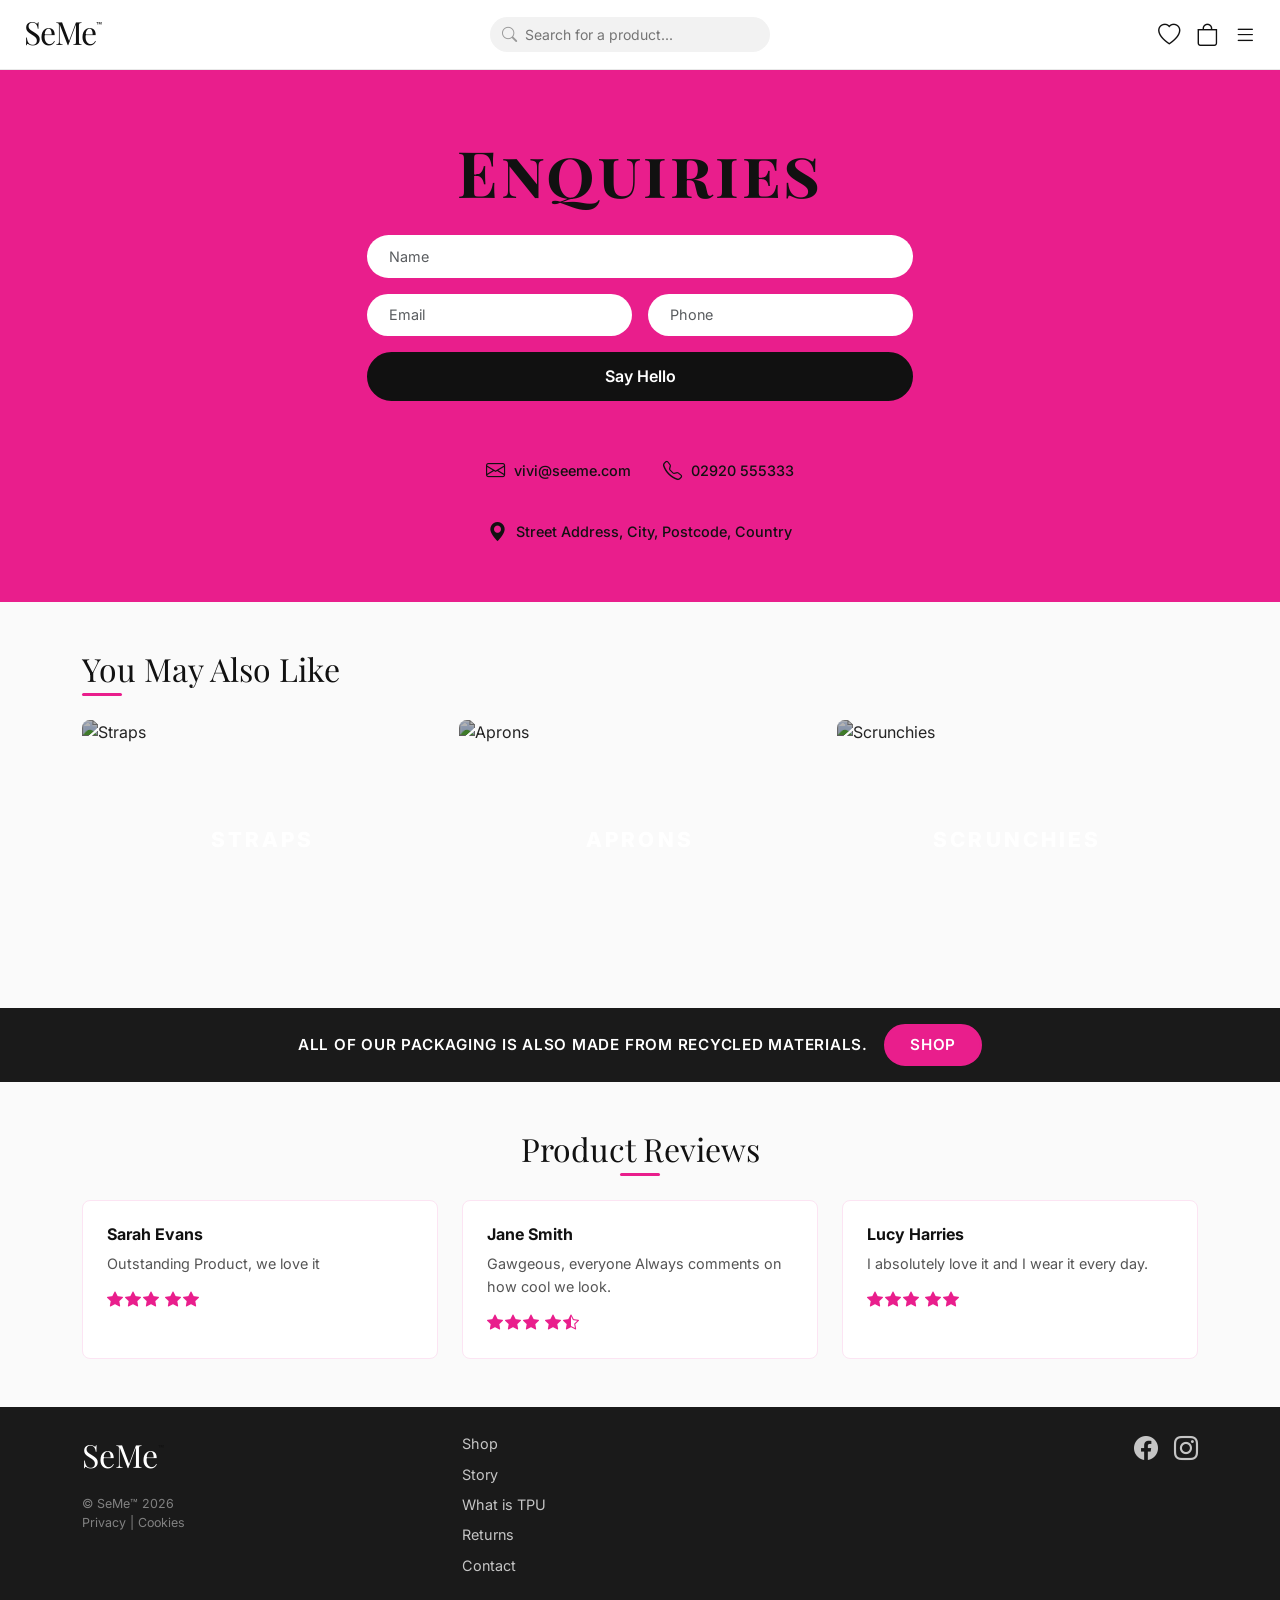
==== contact.html @ 9ed9c465 "Add Contact page (contact.html + css/contact.css + js/contact.js) Implements the full Contact page d" ====
<!DOCTYPE html>
<html lang="en">
<head>
  <meta charset="UTF-8" />
  <meta name="viewport" content="width=device-width, initial-scale=1.0" />
  <title>Contact – SeMe™</title>
  <link href="https://cdn.jsdelivr.net/npm/bootstrap@5.3.3/dist/css/bootstrap.min.css" rel="stylesheet" />
  <link href="https://cdn.jsdelivr.net/npm/bootstrap-icons@1.11.3/font/bootstrap-icons.min.css" rel="stylesheet" />
  <link href="https://fonts.googleapis.com/css2?family=Playfair+Display:ital,wght@0,400;0,700;1,400;1,700&family=Inter:wght@300;400;600;700;800&display=swap" rel="stylesheet" />
  <link rel="stylesheet" href="css/styles.css" />
  <link rel="stylesheet" href="css/contact.css" />
</head>
<body>

  <!-- ══════════════════════════════════════════
       NAVBAR
  ══════════════════════════════════════════ -->
  <nav class="navbar site-navbar sticky-top">
    <div class="container-fluid px-4 d-flex align-items-center">
      <a class="navbar-brand me-auto" href="index.html">
        <span class="logo-text">SeMe<sup class="logo-tm">™</sup></span>
      </a>
      <div class="search-wrapper mx-auto d-none d-md-block">
        <i class="bi bi-search"></i>
        <input type="text" placeholder="Search for a product..." />
      </div>
      <div class="nav-icons d-flex align-items-center gap-3 ms-auto">
        <a href="#" aria-label="Wishlist"><i class="bi bi-heart"></i></a>
        <a href="#" aria-label="Cart"><i class="bi bi-bag"></i></a>
        <a href="#" aria-label="Menu" data-bs-toggle="offcanvas" data-bs-target="#mobileMenu"><i class="bi bi-list"></i></a>
      </div>
    </div>
  </nav>

  <!-- Off-canvas mobile menu -->
  <div class="offcanvas offcanvas-end" tabindex="-1" id="mobileMenu">
    <div class="offcanvas-header">
      <h5 class="offcanvas-title logo-text">SeMe<sup class="logo-tm">™</sup></h5>
      <button type="button" class="btn-close" data-bs-dismiss="offcanvas"></button>
    </div>
    <div class="offcanvas-body">
      <ul class="list-unstyled">
        <li><a href="index.html" class="nav-link py-2">Shop</a></li>
        <li><a href="story.html" class="nav-link py-2">Story</a></li>
        <li><a href="#" class="nav-link py-2">What's a TPU</a></li>
        <li><a href="#" class="nav-link py-2">Returns</a></li>
        <li><a href="contact.html" class="nav-link py-2 active">Contact</a></li>
      </ul>
    </div>
  </div>

  <!-- ══════════════════════════════════════════
       ENQUIRIES HERO
  ══════════════════════════════════════════ -->
  <section class="contact-hero">
    <div class="container">
      <div class="row justify-content-center">
        <div class="col-lg-6 col-md-8 text-center">

          <h1 class="contact-hero-title">Enquiries</h1>

          <form id="contactForm" class="contact-form mt-4" novalidate>
            <div class="mb-3">
              <input type="text" class="form-control contact-input" placeholder="Name" required />
            </div>
            <div class="row g-3 mb-3">
              <div class="col-6">
                <input type="email" class="form-control contact-input" placeholder="Email" required />
              </div>
              <div class="col-6">
                <input type="tel" class="form-control contact-input" placeholder="Phone" />
              </div>
            </div>
            <button type="submit" class="btn btn-contact-submit w-100">Say Hello</button>
          </form>

          <!-- Contact details row -->
          <div class="contact-details-row mt-5">
            <div class="contact-detail-item">
              <i class="bi bi-envelope"></i>
              <span>vivi@seeme.com</span>
            </div>
            <div class="contact-detail-item">
              <i class="bi bi-telephone"></i>
              <span>02920 555333</span>
            </div>
            <div class="contact-detail-item">
              <i class="bi bi-geo-alt-fill"></i>
              <span>Street Address, City, Postcode, Country</span>
            </div>
          </div>

        </div>
      </div>
    </div>
  </section>

  <!-- ══════════════════════════════════════════
       YOU MAY ALSO LIKE
  ══════════════════════════════════════════ -->
  <section class="also-like-section py-5">
    <div class="container">
      <h2 class="section-heading mb-1">You May Also Like</h2>
      <div class="also-like-underline mb-4"></div>
      <div class="row g-3">
        <div class="col-md-4">
          <div class="also-like-card">
            <img src="https://images.unsplash.com/photo-1558618666-fcd25c85cd64?w=600&h=400&fit=crop" alt="Straps" />
            <div class="also-like-label">STRAPS</div>
          </div>
        </div>
        <div class="col-md-4">
          <div class="also-like-card">
            <img src="https://images.unsplash.com/photo-1594938298603-c8148c4a2a9f?w=600&h=400&fit=crop" alt="Aprons" />
            <div class="also-like-label">APRONS</div>
          </div>
        </div>
        <div class="col-md-4">
          <div class="also-like-card">
            <img src="https://images.unsplash.com/photo-1617038260897-41a1f14a8ca0?w=600&h=400&fit=crop" alt="Scrunchies" />
            <div class="also-like-label">SCRUNCHIES</div>
          </div>
        </div>
      </div>
    </div>
  </section>

  <!-- ══════════════════════════════════════════
       RECYCLED PACKAGING BANNER
  ══════════════════════════════════════════ -->
  <div class="recycled-banner d-flex align-items-center justify-content-center gap-3 py-3 px-4">
    <span>ALL OF OUR PACKAGING IS ALSO MADE FROM RECYCLED MATERIALS.</span>
    <a href="index.html#products" class="btn btn-shop btn-sm px-4">Shop</a>
  </div>

  <!-- ══════════════════════════════════════════
       PRODUCT REVIEWS
  ══════════════════════════════════════════ -->
  <section class="reviews-section py-5">
    <div class="container">
      <h2 class="section-heading text-center mb-1">Product Reviews</h2>
      <div class="reviews-underline mx-auto mb-4"></div>
      <div class="row g-4">
        <div class="col-md-4">
          <div class="review-card">
            <h5 class="review-name">Sarah Evans</h5>
            <p class="review-text">Outstanding Product, we love it</p>
            <div class="review-stars">
              <i class="bi bi-star-fill"></i><i class="bi bi-star-fill"></i><i class="bi bi-star-fill"></i>
              <i class="bi bi-star-fill"></i><i class="bi bi-star-fill"></i>
            </div>
          </div>
        </div>
        <div class="col-md-4">
          <div class="review-card">
            <h5 class="review-name">Jane Smith</h5>
            <p class="review-text">Gawgeous, everyone Always comments on how cool we look.</p>
            <div class="review-stars">
              <i class="bi bi-star-fill"></i><i class="bi bi-star-fill"></i><i class="bi bi-star-fill"></i>
              <i class="bi bi-star-fill"></i><i class="bi bi-star-half"></i>
            </div>
          </div>
        </div>
        <div class="col-md-4">
          <div class="review-card">
            <h5 class="review-name">Lucy Harries</h5>
            <p class="review-text">I absolutely love it and I wear it every day.</p>
            <div class="review-stars">
              <i class="bi bi-star-fill"></i><i class="bi bi-star-fill"></i><i class="bi bi-star-fill"></i>
              <i class="bi bi-star-fill"></i><i class="bi bi-star-fill"></i>
            </div>
          </div>
        </div>
      </div>
    </div>
  </section>

  <!-- ══════════════════════════════════════════
       FOOTER
  ══════════════════════════════════════════ -->
  <footer class="site-footer">
    <div class="container py-4">
      <div class="row align-items-start">
        <div class="col-md-4 mb-4 mb-md-0">
          <span class="footer-logo">SeMe<sup class="logo-tm">™</sup></span>
          <p class="footer-copy mt-3 mb-0">© SeMe™ 2026</p>
          <p class="footer-copy mb-0">Privacy | Cookies</p>
        </div>
        <div class="col-md-4 mb-4 mb-md-0">
          <ul class="list-unstyled footer-links">
            <li><a href="index.html">Shop</a></li>
            <li><a href="story.html">Story</a></li>
            <li><a href="#">What is TPU</a></li>
            <li><a href="#">Returns</a></li>
            <li><a href="contact.html">Contact</a></li>
          </ul>
        </div>
        <div class="col-md-4 text-md-end">
          <div class="footer-socials d-flex gap-3 justify-content-md-end">
            <a href="#" aria-label="Facebook"><i class="bi bi-facebook"></i></a>
            <a href="#" aria-label="Instagram"><i class="bi bi-instagram"></i></a>
          </div>
        </div>
      </div>
    </div>
  </footer>

  <script src="https://cdn.jsdelivr.net/npm/bootstrap@5.3.3/dist/js/bootstrap.bundle.min.js"></script>
  <script src="js/main.js"></script>
  <script src="js/contact.js"></script>
</body>
</html>
---- css/styles.css ----
/* ═══════════════════════════════════════════════════
   GLOBAL
═══════════════════════════════════════════════════ */
:root {
  --pink:        #e91e8c;
  --pink-dark:   #c5197a;
  --pink-light:  #fce4f3;
  --dark:        #1a1a1a;
  --text:        #333;
  --muted:       #888;
  --serif:       'Playfair Display', serif;
  --sans:        'Inter', sans-serif;
}

*, *::before, *::after { box-sizing: border-box; }

body {
  font-family: var(--sans);
  color: var(--text);
  overflow-x: hidden;
}

/* ═══════════════════════════════════════════════════
   NAVBAR
═══════════════════════════════════════════════════ */
.site-navbar {
  background: #fff;
  border-bottom: 1px solid #e8e8e8;
  padding: 0.7rem 0;
  z-index: 1050;
}

.logo-text {
  font-family: var(--serif);
  font-size: 2rem;
  font-weight: 400;
  color: #111;
  letter-spacing: -1px;
  line-height: 1;
  text-decoration: none;
}

.logo-tm {
  font-family: var(--sans);
  font-size: 0.6rem;
  font-weight: 400;
  vertical-align: super;
  color: #111;
}

/* Search */
.search-wrapper {
  position: relative;
  width: 280px;
}

.search-wrapper .bi-search {
  position: absolute;
  left: 12px;
  top: 50%;
  transform: translateY(-50%);
  color: #999;
  font-size: 0.95rem;
  pointer-events: none;
}

.search-wrapper input {
  background: #f2f2f2;
  border: none;
  border-radius: 50px;
  padding: 0.45rem 1rem 0.45rem 2.2rem;
  font-size: 0.875rem;
  width: 100%;
  color: #555;
  transition: background 0.2s;
}

.search-wrapper input:focus {
  outline: none;
  background: #eaeaea;
}

/* Nav icons */
.nav-icons a {
  color: #111;
  font-size: 1.4rem;
  text-decoration: none;
  transition: color 0.2s;
}

.nav-icons a:hover { color: var(--pink); }

/* ═══════════════════════════════════════════════════
   HERO
═══════════════════════════════════════════════════ */
.hero-section {
  position: relative;
  min-height: 520px;
  background: url('https://images.unsplash.com/photo-1560066984-138dadb4c035?auto=format&fit=crop&w=1600&q=80')
    center center / cover no-repeat;
  display: flex;
  align-items: center;
  justify-content: center;
}

.hero-overlay {
  position: absolute;
  inset: 0;
  background: rgba(0, 0, 0, 0.38);
}

.hero-content {
  position: relative;
  z-index: 1;
  padding: 3rem 1rem;
}

.hero-title {
  font-family: var(--serif);
  font-size: clamp(2.2rem, 6vw, 4.5rem);
  font-weight: 700;
  color: #fff;
  line-height: 1.1;
  margin-bottom: 0.3rem;
}

.hero-title em { font-style: italic; }

.hero-accent-bar {
  display: block;
  width: 55px;
  height: 3px;
  background: var(--pink);
  margin: 0.6rem auto 0.8rem;
  border-radius: 2px;
}

.hero-subtitle {
  font-size: clamp(0.9rem, 2.5vw, 1.25rem);
  font-weight: 800;
  letter-spacing: 0.12em;
  text-transform: uppercase;
  color: #fff;
  margin-bottom: 0;
}

/* ═══════════════════════════════════════════════════
   SHARED BUTTONS
═══════════════════════════════════════════════════ */
.btn-shop {
  background: var(--pink);
  color: #fff;
  border: 2px solid var(--pink);
  border-radius: 50px;
  padding: 0.5rem 2rem;
  font-weight: 600;
  font-size: 0.95rem;
  transition: background 0.2s, border-color 0.2s;
}

.btn-shop:hover {
  background: var(--pink-dark);
  border-color: var(--pink-dark);
  color: #fff;
}

.btn-shop-lg { padding: 0.65rem 3rem; font-size: 1rem; }

.btn-subscribe {
  background: #fff;
  color: #111;
  border: 2px solid #fff;
  border-radius: 50px;
  padding: 0.5rem 1.8rem;
  font-weight: 600;
  font-size: 0.95rem;
  transition: background 0.2s;
}

.btn-subscribe:hover { background: rgba(255,255,255,0.85); color: #111; }

/* ═══════════════════════════════════════════════════
   FEATURE TAGS
═══════════════════════════════════════════════════ */
.feature-tags-section { background: #fff; }

.feature-tag {
  display: inline-block;
  border: 1px solid #ccc;
  border-radius: 50px;
  padding: 0.3rem 1.1rem;
  font-size: 0.8rem;
  color: #555;
  letter-spacing: 0.03em;
  cursor: default;
  transition: border-color 0.2s, color 0.2s;
}

.feature-tag:hover { border-color: var(--pink); color: var(--pink); }

/* ═══════════════════════════════════════════════════
   PINK BANNER
═══════════════════════════════════════════════════ */
.pink-banner {
  background: var(--pink);
  color: #fff;
  font-family: var(--sans);
  font-size: clamp(0.8rem, 2vw, 1rem);
  font-weight: 700;
  letter-spacing: 0.06em;
  text-transform: uppercase;
}

/* ═══════════════════════════════════════════════════
   PRODUCTS SECTION
═══════════════════════════════════════════════════ */
.products-section { background: #fff; }

.section-heading {
  font-family: var(--serif);
  font-size: clamp(1.5rem, 3vw, 2rem);
  font-weight: 400;
  color: #111;
}

/* Product Tabs */
.product-tabs { border-bottom: none; gap: 0.5rem; }

.product-tab-btn {
  background: none;
  border: none;
  border-bottom: 2px solid transparent;
  padding: 0.4rem 1.2rem;
  font-family: var(--sans);
  font-size: 0.85rem;
  font-weight: 600;
  letter-spacing: 0.08em;
  color: #888;
  cursor: pointer;
  transition: color 0.2s, border-color 0.2s;
}

.product-tab-btn.active,
.product-tab-btn:hover {
  color: var(--pink);
  border-bottom-color: var(--pink);
}

/* Scrollable products row */
.products-scroll-wrapper {
  overflow-x: auto;
  -webkit-overflow-scrolling: touch;
  padding-bottom: 1rem;
  scrollbar-width: thin;
  scrollbar-color: var(--pink) #f0f0f0;
}

.products-scroll-wrapper::-webkit-scrollbar { height: 5px; }
.products-scroll-wrapper::-webkit-scrollbar-track { background: #f0f0f0; border-radius: 10px; }
.products-scroll-wrapper::-webkit-scrollbar-thumb { background: var(--pink); border-radius: 10px; }

.products-row {
  display: flex;
  gap: 1.2rem;
  width: max-content;
}

/* Product card */
.product-card { width: 230px; flex-shrink: 0; }

.product-img-wrap {
  position: relative;
  width: 100%;
  height: 280px;
  overflow: hidden;
  border-radius: 6px;
  background: #f5f5f5;
}

.product-img-wrap img {
  width: 100%;
  height: 100%;
  object-fit: cover;
  display: block;
  transition: transform 0.35s ease;
}

.product-card:hover .product-img-wrap img { transform: scale(1.04); }

.btn-view {
  position: absolute;
  bottom: 10px;
  left: 50%;
  transform: translateX(-50%);
  background: var(--pink);
  color: #fff;
  border: none;
  border-radius: 50px;
  font-size: 0.8rem;
  font-weight: 600;
  padding: 0.3rem 1.4rem;
  opacity: 0;
  transition: opacity 0.25s;
  white-space: nowrap;
}

.product-card:hover .btn-view { opacity: 1; }

.product-name {
  font-size: 0.85rem;
  color: #333;
  margin: 0.6rem 0 0.2rem;
}

.product-price {
  font-size: 0.85rem;
  font-weight: 600;
  color: #111;
  margin: 0;
}

.price-old {
  color: var(--muted);
  text-decoration: line-through;
  font-weight: 400;
  margin-right: 2px;
}

/* ═══════════════════════════════════════════════════
   DARK STYLE SECTION
═══════════════════════════════════════════════════ */
.dark-style-section {
  position: relative;
  background: url('https://images.unsplash.com/photo-1521590832167-7bcbfaa6381f?auto=format&fit=crop&w=1600&q=80')
    center center / cover no-repeat;
}

.dark-overlay {
  position: absolute;
  inset: 0;
  background: rgba(20, 20, 20, 0.72);
}

.dark-section-title {
  font-family: var(--sans);
  font-size: clamp(1.4rem, 3.5vw, 2.2rem);
  font-weight: 800;
  letter-spacing: 0.08em;
  text-transform: uppercase;
}

.dark-section-text {
  font-size: 0.95rem;
  line-height: 1.75;
  color: rgba(255,255,255,0.88);
  margin-bottom: 0.75rem;
}

/* ═══════════════════════════════════════════════════
   OUR APRON
═══════════════════════════════════════════════════ */
.our-apron-section { background: #fff; }

.apron-heading {
  font-family: var(--serif);
  color: var(--pink);
  font-size: 1.8rem;
  font-weight: 400;
}

.apron-text {
  font-size: 0.9rem;
  line-height: 1.8;
  color: #444;
  margin-bottom: 0.75rem;
}

.apron-group-img {
  max-width: 420px;
  width: 100%;
  box-shadow: 0 8px 32px rgba(0,0,0,0.1);
}

/* ═══════════════════════════════════════════════════
   RECYCLED PACKAGING BANNER
═══════════════════════════════════════════════════ */
.recycled-banner {
  background: var(--dark);
  color: #fff;
  font-family: var(--sans);
  font-size: clamp(0.75rem, 1.8vw, 0.95rem);
  font-weight: 600;
  letter-spacing: 0.05em;
  text-transform: uppercase;
  flex-wrap: wrap;
  gap: 1rem;
  text-align: center;
}

/* ═══════════════════════════════════════════════════
   YOU MAY ALSO LIKE
═══════════════════════════════════════════════════ */
.also-like-section { background: #fafafa; }

.also-like-card {
  position: relative;
  border-radius: 8px;
  overflow: hidden;
  cursor: pointer;
}

.also-like-card img {
  width: 100%;
  height: 240px;
  object-fit: cover;
  display: block;
  filter: brightness(0.7);
  transition: filter 0.3s, transform 0.35s;
}

.also-like-card:hover img {
  filter: brightness(0.55);
  transform: scale(1.04);
}

.also-like-label {
  position: absolute;
  inset: 0;
  display: flex;
  align-items: center;
  justify-content: center;
  color: #fff;
  font-weight: 800;
  font-size: 1.3rem;
  letter-spacing: 0.15em;
  text-transform: uppercase;
  pointer-events: none;
}

/* ═══════════════════════════════════════════════════
   SUSTAINABLE
═══════════════════════════════════════════════════ */
.sustainable-section { background: #fff; }

.sustainable-heading {
  font-family: var(--serif);
  color: var(--pink);
  font-size: 1.9rem;
  font-weight: 400;
  font-style: italic;
}

.sustainable-text {
  font-size: 0.9rem;
  line-height: 1.8;
  color: #444;
  margin-bottom: 0.75rem;
}

.sustainable-img {
  max-width: 420px;
  width: 100%;
  box-shadow: 0 8px 32px rgba(0,0,0,0.1);
}

/* ═══════════════════════════════════════════════════
   REVIEWS
═══════════════════════════════════════════════════ */
.reviews-section { background: #fafafa; }

.review-card {
  background: #fff;
  border: 1.5px solid var(--pink-light);
  border-radius: 8px;
  padding: 1.5rem;
  height: 100%;
}

.review-name {
  font-weight: 700;
  font-size: 1rem;
  color: #111;
  margin-bottom: 0.5rem;
}

.review-text {
  font-size: 0.9rem;
  color: #555;
  line-height: 1.6;
  margin-bottom: 0.75rem;
}

.review-stars { color: var(--pink); font-size: 1rem; }
.review-stars i { margin-right: 2px; }

/* ═══════════════════════════════════════════════════
   ENQUIRIES
═══════════════════════════════════════════════════ */
.enquiries-section { background: var(--pink-light); }

.enquiries-heading {
  font-family: var(--sans);
  font-size: clamp(1.4rem, 3vw, 1.9rem);
  font-weight: 800;
  letter-spacing: 0.1em;
  text-transform: uppercase;
  color: #111;
}

.enquiry-input {
  border: none;
  border-radius: 50px;
  background: #fff;
  padding: 0.6rem 1.3rem;
  font-size: 0.9rem;
  color: #333;
  box-shadow: 0 1px 4px rgba(0,0,0,0.07);
}

.enquiry-input:focus {
  outline: none;
  box-shadow: 0 0 0 2px var(--pink);
}

.btn-say-hello {
  background: var(--dark);
  color: #fff;
  border: 2px solid var(--dark);
  border-radius: 50px;
  padding: 0.55rem 2.5rem;
  font-weight: 600;
  font-size: 0.95rem;
  transition: background 0.2s;
}

.btn-say-hello:hover { background: #333; color: #fff; }

/* ═══════════════════════════════════════════════════
   FOOTER
═══════════════════════════════════════════════════ */
.site-footer {
  background: var(--dark);
  color: rgba(255,255,255,0.75);
}

.footer-logo {
  font-family: var(--serif);
  font-size: 2rem;
  color: #fff;
  font-weight: 400;
}

.footer-links {
  display: flex;
  flex-direction: column;
  gap: 0.4rem;
}

.footer-links a {
  color: rgba(255,255,255,0.75);
  text-decoration: none;
  font-size: 0.9rem;
  transition: color 0.2s;
}

.footer-links a:hover { color: var(--pink); }

.footer-copy {
  font-size: 0.78rem;
  color: rgba(255,255,255,0.45);
}

.footer-socials a {
  color: rgba(255,255,255,0.75);
  font-size: 1.5rem;
  text-decoration: none;
  transition: color 0.2s;
}

.footer-socials a:hover { color: var(--pink); }

/* ═══════════════════════════════════════════════════
   RESPONSIVE TWEAKS
═══════════════════════════════════════════════════ */
@media (max-width: 768px) {
  .hero-section { min-height: 380px; }
  .product-card { width: 195px; }
  .product-img-wrap { height: 230px; }
  .btn-view { opacity: 1; }   /* always visible on touch */
  .recycled-banner { font-size: 0.75rem; text-align: center; }
  .also-like-card img { height: 180px; }
}
---- css/contact.css ----
/* ═══════════════════════════════════════════════════
   CONTACT PAGE  –  contact.css
   Extends css/styles.css (shared variables / components)
═══════════════════════════════════════════════════ */

/* ── Contact Hero (pink enquiries block) ─────────── */
.contact-hero {
  background: var(--pink);
  padding: 4rem 1rem 3.5rem;
}

.contact-hero-title {
  font-family: var(--serif);
  font-size: clamp(2.4rem, 6vw, 4rem);
  font-weight: 700;
  color: #111;
  /* Small-caps effect matching the design */
  font-variant: small-caps;
  letter-spacing: 0.04em;
  margin-bottom: 0;
}

/* ── Contact form inputs ─────────────────────────── */
.contact-input {
  background: #fff;
  border: none;
  border-radius: 50px;
  padding: 0.65rem 1.4rem;
  font-size: 0.9rem;
  color: #555;
  box-shadow: none;
}

.contact-input:focus {
  outline: none;
  box-shadow: 0 0 0 2px rgba(233, 30, 140, 0.35);
  background: #fff;
}

.contact-input.is-invalid {
  box-shadow: 0 0 0 2px #dc3545;
}

/* ── Submit button ───────────────────────────────── */
.btn-contact-submit {
  background: #111;
  color: #fff;
  border: 2px solid #111;
  border-radius: 50px;
  padding: 0.65rem 2rem;
  font-family: var(--sans);
  font-weight: 600;
  font-size: 1rem;
  transition: background 0.2s, border-color 0.2s;
}

.btn-contact-submit:hover {
  background: #333;
  border-color: #333;
  color: #fff;
}

/* ── Contact details row ─────────────────────────── */
.contact-details-row {
  display: flex;
  flex-wrap: wrap;
  justify-content: center;
  gap: 2rem;
  padding-top: 0.5rem;
}

.contact-detail-item {
  display: flex;
  align-items: center;
  gap: 0.55rem;
  font-size: 0.9rem;
  color: #111;
  font-weight: 500;
}

.contact-detail-item .bi {
  font-size: 1.2rem;
  flex-shrink: 0;
  color: #111;
}

/* ── Shared underline accents (mirrors story.css) ── */
.reviews-underline,
.also-like-underline {
  width: 40px;
  height: 3px;
  background: var(--pink);
  border-radius: 2px;
}

/* ── Responsive ──────────────────────────────────── */
@media (max-width: 576px) {
  .contact-details-row {
    flex-direction: column;
    align-items: center;
    gap: 1rem;
  }

  .contact-detail-item {
    font-size: 0.85rem;
  }
}
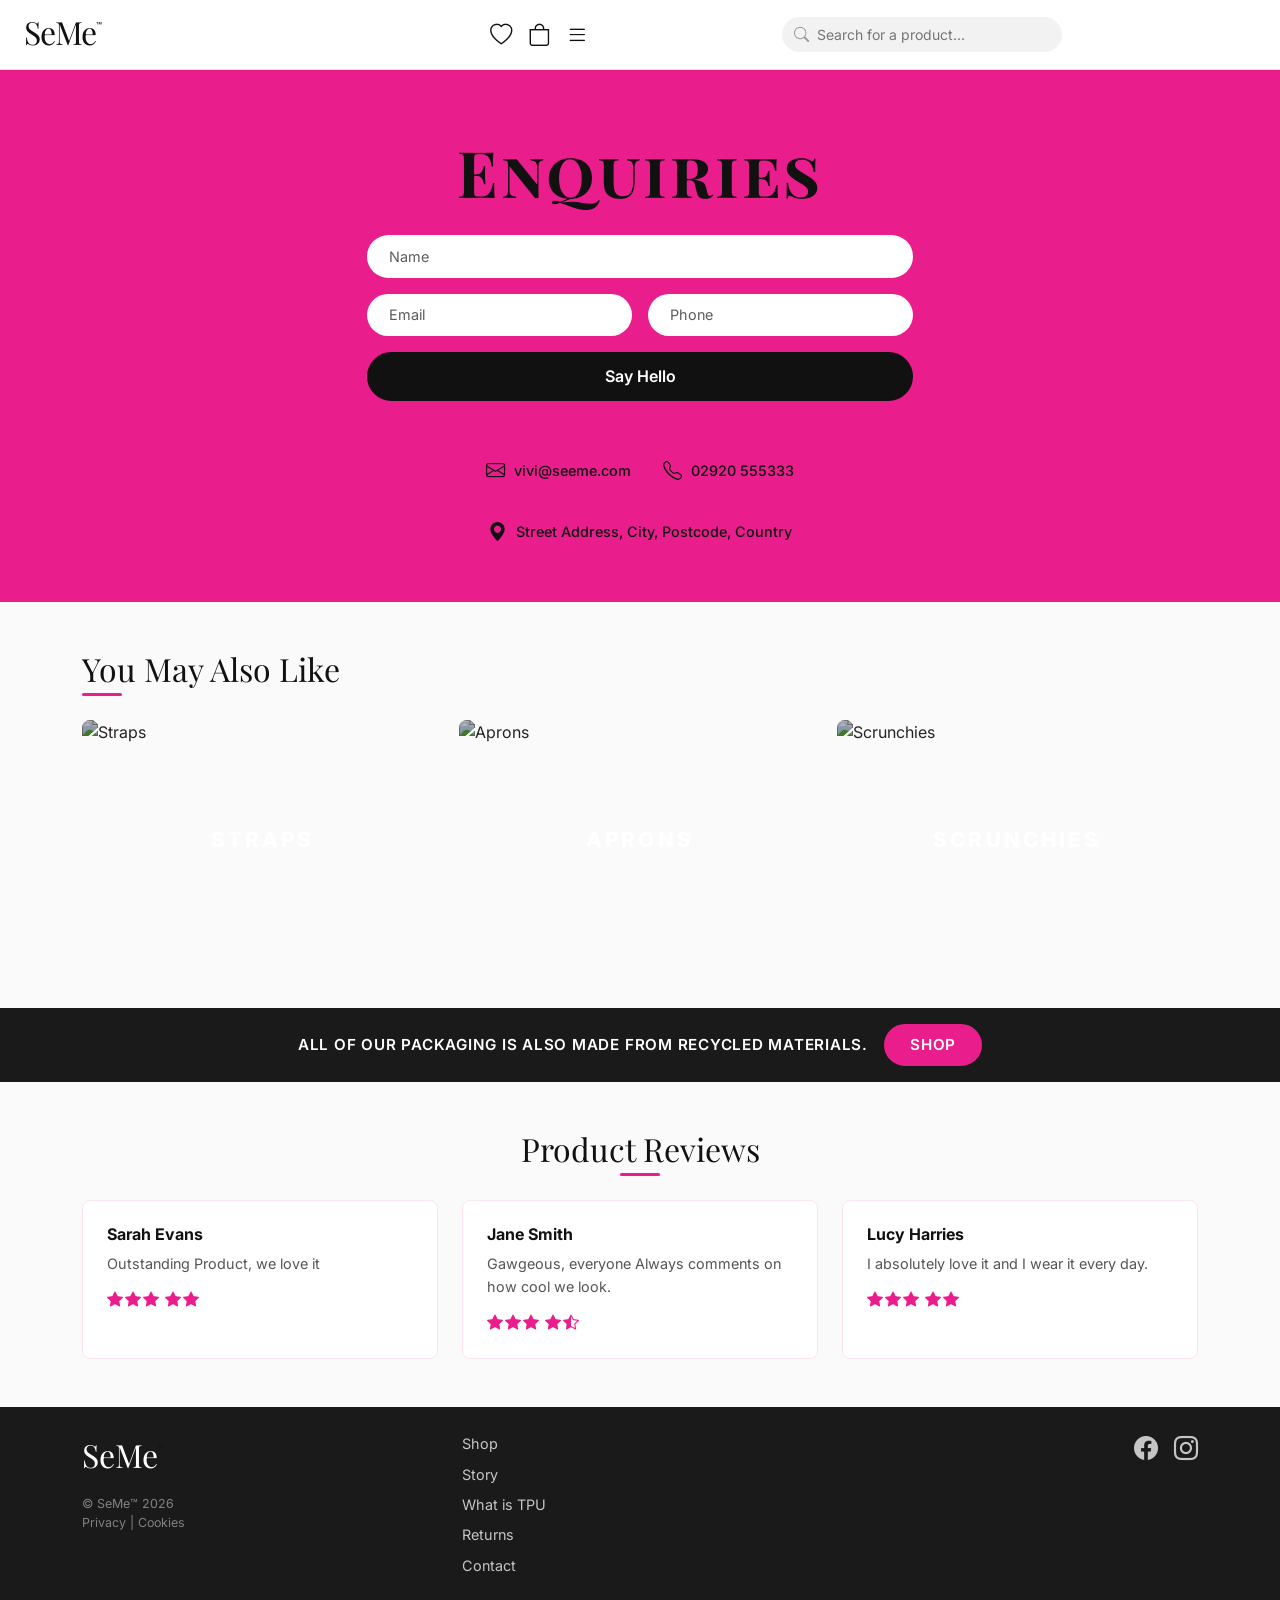
==== commit 89f43c78: "Add full mobile responsive styles across all pages Navbar (all 3 pages): - Refactored search to .sit" ====
--- a/contact.html
+++ b/contact.html
@@ -16,18 +16,18 @@
        NAVBAR
   ══════════════════════════════════════════ -->
   <nav class="navbar site-navbar sticky-top">
-    <div class="container-fluid px-4 d-flex align-items-center">
+    <div class="container-fluid px-4 d-flex flex-wrap align-items-center">
       <a class="navbar-brand me-auto" href="index.html">
         <span class="logo-text">SeMe<sup class="logo-tm">™</sup></span>
       </a>
-      <div class="search-wrapper mx-auto d-none d-md-block">
-        <i class="bi bi-search"></i>
-        <input type="text" placeholder="Search for a product..." />
-      </div>
-      <div class="nav-icons d-flex align-items-center gap-3 ms-auto">
+      <div class="nav-icons d-flex align-items-center gap-3">
         <a href="#" aria-label="Wishlist"><i class="bi bi-heart"></i></a>
         <a href="#" aria-label="Cart"><i class="bi bi-bag"></i></a>
         <a href="#" aria-label="Menu" data-bs-toggle="offcanvas" data-bs-target="#mobileMenu"><i class="bi bi-list"></i></a>
+      </div>
+      <div class="site-search">
+        <i class="bi bi-search"></i>
+        <input type="text" placeholder="Search for a product..." />
       </div>
     </div>
   </nav>
--- a/css/styles.css
+++ b/css/styles.css
@@ -48,13 +48,13 @@
   color: #111;
 }
 
-/* Search */
-.search-wrapper {
+/* Search – desktop */
+.site-search {
   position: relative;
   width: 280px;
 }
 
-.search-wrapper .bi-search {
+.site-search .bi-search {
   position: absolute;
   left: 12px;
   top: 50%;
@@ -64,7 +64,7 @@
   pointer-events: none;
 }
 
-.search-wrapper input {
+.site-search input {
   background: #f2f2f2;
   border: none;
   border-radius: 50px;
@@ -75,7 +75,7 @@
   transition: background 0.2s;
 }
 
-.search-wrapper input:focus {
+.site-search input:focus {
   outline: none;
   background: #eaeaea;
 }
@@ -580,13 +580,70 @@
 .footer-socials a:hover { color: var(--pink); }
 
 /* ═══════════════════════════════════════════════════
-   RESPONSIVE TWEAKS
-═══════════════════════════════════════════════════ */
-@media (max-width: 768px) {
-  .hero-section { min-height: 380px; }
-  .product-card { width: 195px; }
-  .product-img-wrap { height: 230px; }
-  .btn-view { opacity: 1; }   /* always visible on touch */
-  .recycled-banner { font-size: 0.75rem; text-align: center; }
-  .also-like-card img { height: 180px; }
-}
+   RESPONSIVE  ≤ 767 px  (mobile)
+═══════════════════════════════════════════════════ */
+@media (max-width: 767px) {
+
+  /* ── Navbar ── */
+  .site-navbar .container-fluid { row-gap: 0.5rem; }
+
+  /* Search drops to its own full-width row */
+  .site-search {
+    width: 100%;
+    order: 3;           /* below brand + icons */
+    flex: 0 0 100%;
+    padding-bottom: 0.4rem;
+  }
+
+  /* ── Hero ── */
+  .hero-section { min-height: 320px; }
+  .hero-title   { font-size: 2rem; }
+
+  /* ── Feature tags ── */
+  .feature-tags-section .d-flex {
+    flex-wrap: nowrap;
+    overflow-x: auto;
+    justify-content: flex-start !important;
+    padding-bottom: 0.25rem;
+    -webkit-overflow-scrolling: touch;
+    scrollbar-width: none;
+  }
+  .feature-tags-section .d-flex::-webkit-scrollbar { display: none; }
+  .feature-tag { flex-shrink: 0; }
+
+  /* ── Products ── */
+  .product-card       { width: 175px; }
+  .product-img-wrap   { height: 210px; }
+  .btn-view           { opacity: 1; }   /* always visible on touch */
+
+  /* ── "You May Also Like" – stack full-width, taller ── */
+  .also-like-card img { height: 260px; }
+
+  /* ── Recycled banner – stack text + button ── */
+  .recycled-banner {
+    flex-direction: column;
+    text-align: center;
+    gap: 0.75rem;
+    font-size: 0.8rem;
+  }
+
+  /* ── Reviews – single column ── */
+  .reviews-section .col-md-4 { flex: 0 0 100%; max-width: 100%; }
+
+  /* ── Sustainable – stack image below text ── */
+  .sustainable-section .col-lg-5 { order: 2; }
+  .sustainable-section .col-lg-7 { order: 1; }
+
+  /* ── Footer – centre everything ── */
+  .site-footer .row       { text-align: center; }
+  .footer-logo            { font-size: 2.6rem; }
+  .footer-links           { align-items: center; }
+  .footer-socials         { justify-content: center !important; }
+  .footer-copy            { text-align: center; }
+}
+
+/* ── Desktop search centering (≥ 768 px) ── */
+@media (min-width: 768px) {
+  .site-search { width: 280px; margin: 0 auto; }
+  .nav-icons   { margin-left: auto !important; }
+}
--- a/css/contact.css
+++ b/css/contact.css
@@ -94,14 +94,38 @@
 }
 
 /* ── Responsive ──────────────────────────────────── */
-@media (max-width: 576px) {
+@media (max-width: 767px) {
+
+  /* Hero padding */
+  .contact-hero { padding: 2.5rem 1rem 2.5rem; }
+
+  /* Title size */
+  .contact-hero-title { font-size: 2.4rem; }
+
+  /* Contact details: stack vertically, left-aligned with icon */
   .contact-details-row {
     flex-direction: column;
-    align-items: center;
-    gap: 1rem;
+    align-items: flex-start;
+    gap: 0.85rem;
+    padding-left: 0.5rem;
   }
 
-  .contact-detail-item {
-    font-size: 0.85rem;
+  .contact-detail-item { font-size: 0.85rem; }
+
+  /* Also-like cards – full width stacked */
+  .also-like-card img { height: 240px; }
+
+  /* Reviews – horizontal scroll on mobile (shows 1.5 cards) */
+  .reviews-section .row {
+    flex-wrap: nowrap;
+    overflow-x: auto;
+    -webkit-overflow-scrolling: touch;
+    scrollbar-width: none;
+    padding-bottom: 0.5rem;
+  }
+  .reviews-section .row::-webkit-scrollbar { display: none; }
+  .reviews-section .col-md-4 {
+    flex: 0 0 80%;
+    max-width: 80%;
   }
 }
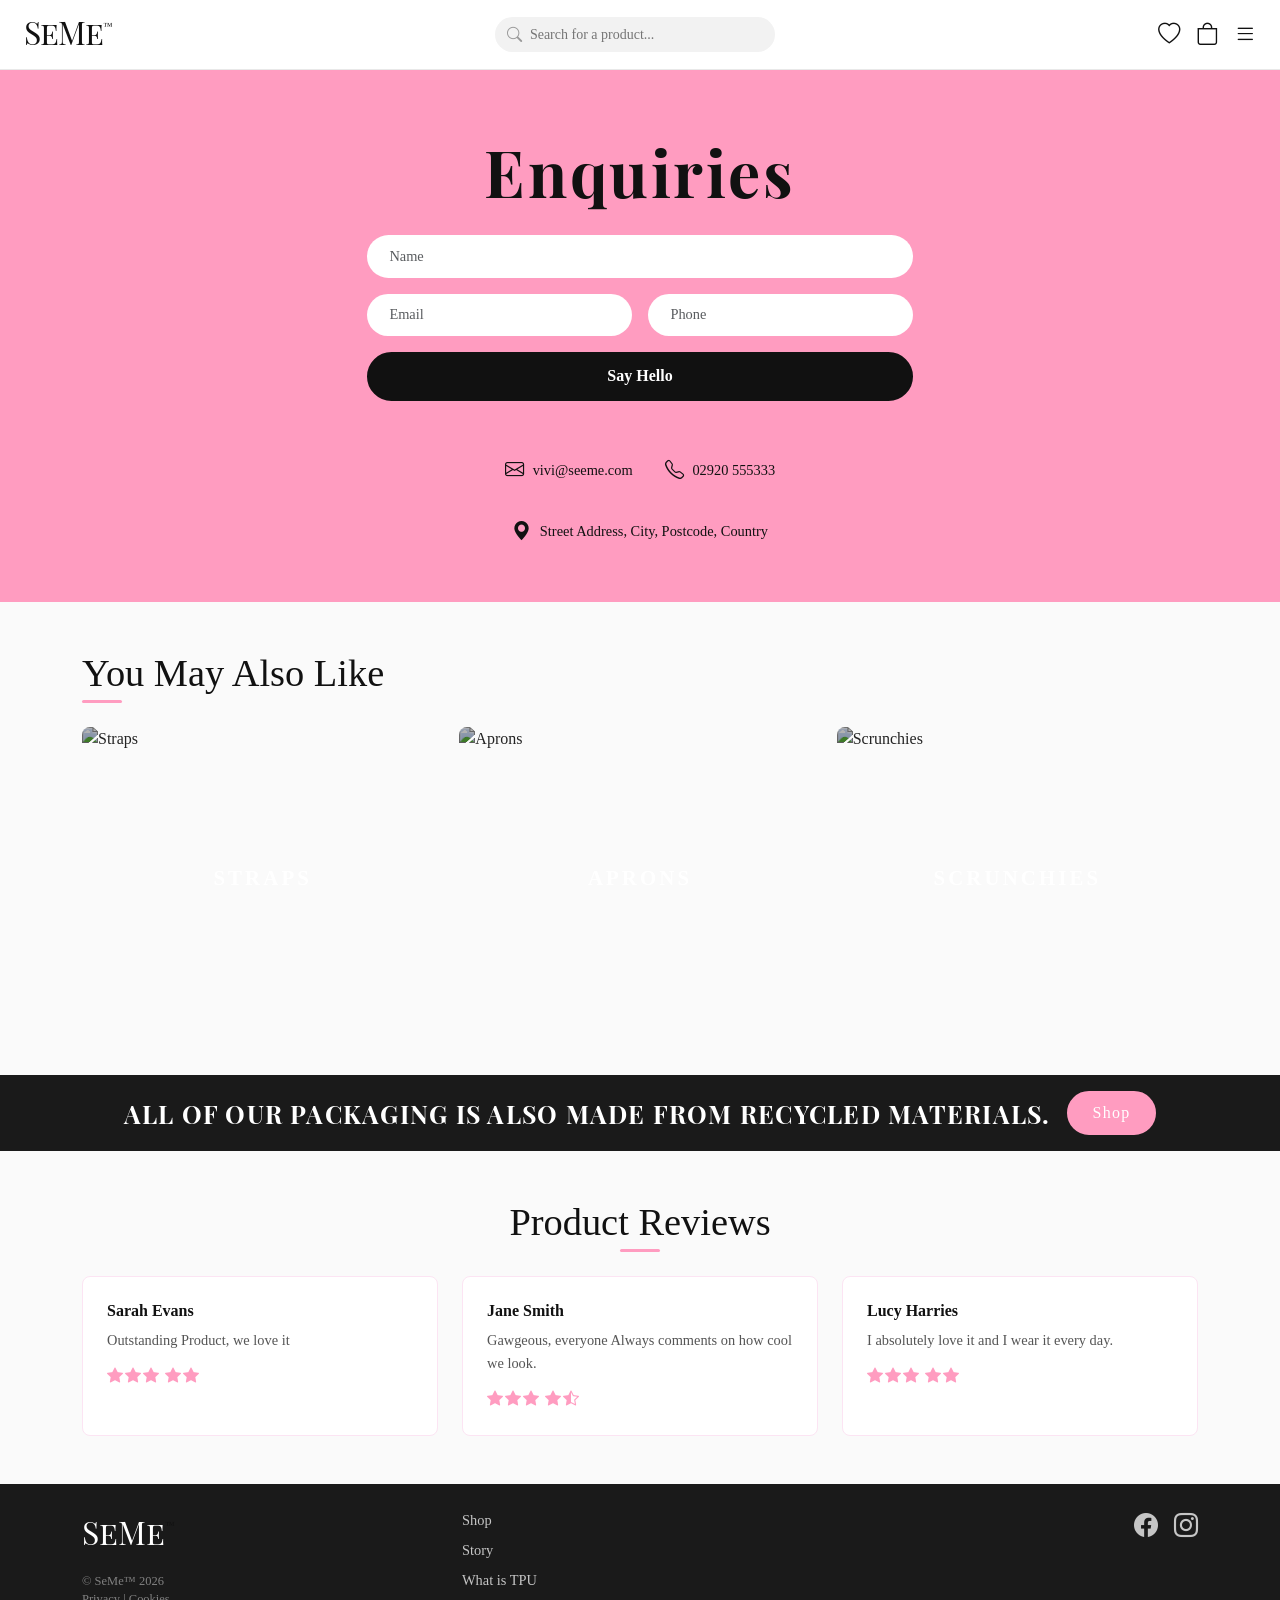
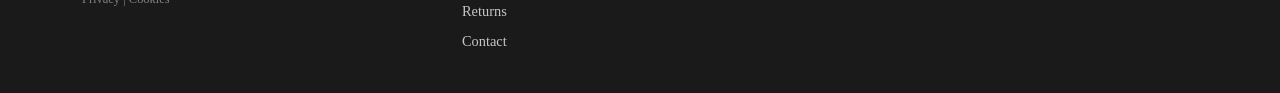
==== commit 52aeb000: "Apply reference CSS: custom fonts, updated colours and spacing - Replace styles.css with reference d" ====
--- a/contact.html
+++ b/contact.html
@@ -6,11 +6,10 @@
   <title>Contact – SeMe™</title>
   <link href="https://cdn.jsdelivr.net/npm/bootstrap@5.3.3/dist/css/bootstrap.min.css" rel="stylesheet" />
   <link href="https://cdn.jsdelivr.net/npm/bootstrap-icons@1.11.3/font/bootstrap-icons.min.css" rel="stylesheet" />
-  <link href="https://fonts.googleapis.com/css2?family=Playfair+Display:ital,wght@0,400;0,700;1,400;1,700&family=Inter:wght@300;400;600;700;800&display=swap" rel="stylesheet" />
+  <link href="https://fonts.googleapis.com/css2?family=Playfair+Display+SC:wght@400;700&display=swap" rel="stylesheet" />
   <link rel="stylesheet" href="css/styles.css" />
-  <link rel="stylesheet" href="css/contact.css" />
 </head>
-<body>
+<body class="contact-page">
 
   <!-- ══════════════════════════════════════════
        NAVBAR
--- a/css/styles.css
+++ b/css/styles.css
@@ -1,15 +1,40 @@
 /* ═══════════════════════════════════════════════════
    GLOBAL
 ═══════════════════════════════════════════════════ */
+@font-face {
+  font-family: "Elza Medium";
+  src: url("../fonts/Elza-Medium.eot");
+  src: url("../fonts/Elza-Medium.eot?#iefix") format("embedded-opentype"),
+       url("../fonts/Elza-Medium.woff") format("woff"),
+       url("../fonts/Elza-Medium.woff2") format("woff2"),
+       url("../fonts/Elza-Medium.ttf") format("truetype");
+  font-weight: normal;
+  font-style: normal;
+  font-display: swap;
+}
+
+@font-face {
+  font-family: 'Didot';
+  src: url('../fonts/Didot-HTF-B11-Bold.eot');
+  src: url('../fonts/Didot-HTF-B11-Bold.eot?#iefix') format('embedded-opentype'),
+       url('../fonts/Didot-HTF-B11-Bold.woff2') format('woff2'),
+       url('../fonts/Didot-HTF-B11-Bold.woff') format('woff'),
+       url('../fonts/Didot-HTF-B11-Bold.ttf') format('truetype');
+  font-weight: bold;
+  font-style: normal;
+  font-display: swap;
+}
+
 :root {
-  --pink:        #e91e8c;
-  --pink-dark:   #c5197a;
+  --pink:        #FF9CC0;
+  --pink-dark:   #ff6cbf;
   --pink-light:  #fce4f3;
   --dark:        #1a1a1a;
   --text:        #333;
   --muted:       #888;
-  --serif:       'Playfair Display', serif;
-  --sans:        'Inter', sans-serif;
+  --serif:       'Playfair Display SC';
+  --serif2:      'Didot';
+  --sans:        'Elza Medium';
 }
 
 *, *::before, *::after { box-sizing: border-box; }
@@ -19,6 +44,8 @@
   color: var(--text);
   overflow-x: hidden;
 }
+
+img { max-width: 100%; }
 
 /* ═══════════════════════════════════════════════════
    NAVBAR
@@ -38,6 +65,8 @@
   letter-spacing: -1px;
   line-height: 1;
   text-decoration: none;
+  max-width: 150px;
+  display: inline-block;
 }
 
 .logo-tm {
@@ -122,6 +151,7 @@
   color: #fff;
   line-height: 1.1;
   margin-bottom: 0.3rem;
+  max-width: 900px;
 }
 
 .hero-title em { font-style: italic; }
@@ -136,12 +166,12 @@
 }
 
 .hero-subtitle {
-  font-size: clamp(0.9rem, 2.5vw, 1.25rem);
-  font-weight: 800;
+  font-family: var(--serif);
+  font-size: clamp(0.9rem, 2.5vw, 3.25rem);
+  font-weight: bold;
   letter-spacing: 0.12em;
-  text-transform: uppercase;
-  color: #fff;
-  margin-bottom: 0;
+  color: #fff;
+  margin-bottom: 50px;
 }
 
 /* ═══════════════════════════════════════════════════
@@ -152,9 +182,9 @@
   color: #fff;
   border: 2px solid var(--pink);
   border-radius: 50px;
-  padding: 0.5rem 2rem;
-  font-weight: 600;
-  font-size: 0.95rem;
+  padding: 0.5rem 4rem;
+  font-size: 1rem;
+  font-family: var(--sans);
   transition: background 0.2s, border-color 0.2s;
 }
 
@@ -164,15 +194,14 @@
   color: #fff;
 }
 
-.btn-shop-lg { padding: 0.65rem 3rem; font-size: 1rem; }
+.btn-shop-lg { padding: 0.65rem 4rem; font-size: 1.5rem; }
 
 .btn-subscribe {
   background: #fff;
   color: #111;
   border: 2px solid #fff;
   border-radius: 50px;
-  padding: 0.5rem 1.8rem;
-  font-weight: 600;
+  padding: 0.5rem 2.2rem;
   font-size: 0.95rem;
   transition: background 0.2s;
 }
@@ -204,11 +233,10 @@
 .pink-banner {
   background: var(--pink);
   color: #fff;
-  font-family: var(--sans);
-  font-size: clamp(0.8rem, 2vw, 1rem);
-  font-weight: 700;
-  letter-spacing: 0.06em;
-  text-transform: uppercase;
+  font-family: var(--serif);
+  font-size: clamp(1.5rem, 2.5vw, 3.5rem);
+  font-weight: normal;
+  letter-spacing: 0.5px;
 }
 
 /* ═══════════════════════════════════════════════════
@@ -217,8 +245,8 @@
 .products-section { background: #fff; }
 
 .section-heading {
-  font-family: var(--serif);
-  font-size: clamp(1.5rem, 3vw, 2rem);
+  font-family: var(--serif2);
+  font-size: clamp(1.5rem, 3vw, 3rem);
   font-weight: 400;
   color: #111;
 }
@@ -231,7 +259,7 @@
   border: none;
   border-bottom: 2px solid transparent;
   padding: 0.4rem 1.2rem;
-  font-family: var(--sans);
+  font-family: var(--serif2);
   font-size: 0.85rem;
   font-weight: 600;
   letter-spacing: 0.08em;
@@ -275,6 +303,7 @@
   overflow: hidden;
   border-radius: 6px;
   background: #f5f5f5;
+  margin-bottom: 15px;
 }
 
 .product-img-wrap img {
@@ -288,23 +317,16 @@
 .product-card:hover .product-img-wrap img { transform: scale(1.04); }
 
 .btn-view {
-  position: absolute;
-  bottom: 10px;
-  left: 50%;
-  transform: translateX(-50%);
   background: var(--pink);
   color: #fff;
-  border: none;
   border-radius: 50px;
-  font-size: 0.8rem;
-  font-weight: 600;
-  padding: 0.3rem 1.4rem;
-  opacity: 0;
+  font-size: 0.875rem;
+  padding: 0.3rem 1.8rem;
   transition: opacity 0.25s;
   white-space: nowrap;
 }
 
-.product-card:hover .btn-view { opacity: 1; }
+.product-card .btn-view:hover { background: var(--pink-dark); color: #fff; }
 
 .product-name {
   font-size: 0.85rem;
@@ -322,6 +344,7 @@
 .price-old {
   color: var(--muted);
   text-decoration: line-through;
+  text-decoration-color: var(--pink);
   font-weight: 400;
   margin-right: 2px;
 }
@@ -331,54 +354,53 @@
 ═══════════════════════════════════════════════════ */
 .dark-style-section {
   position: relative;
-  background: url('https://images.unsplash.com/photo-1521590832167-7bcbfaa6381f?auto=format&fit=crop&w=1600&q=80')
-    center center / cover no-repeat;
+  background-size: cover;
+  background-position: center;
+  background-repeat: no-repeat;
+  padding: 25px 0 30px;
 }
 
 .dark-overlay {
   position: absolute;
   inset: 0;
-  background: rgba(20, 20, 20, 0.72);
+  background: rgba(20, 20, 20, 0.55);
 }
 
 .dark-section-title {
-  font-family: var(--sans);
-  font-size: clamp(1.4rem, 3.5vw, 2.2rem);
-  font-weight: 800;
+  font-family: var(--serif);
+  font-size: clamp(1.4rem, 3.5vw, 3.5rem);
+  font-weight: bold;
   letter-spacing: 0.08em;
-  text-transform: uppercase;
 }
 
 .dark-section-text {
-  font-size: 0.95rem;
-  line-height: 1.75;
-  color: rgba(255,255,255,0.88);
-  margin-bottom: 0.75rem;
+  font-size: 1.35rem;
+  line-height: 1.5;
+  color: #fff;
+  margin-bottom: 25px;
 }
 
 /* ═══════════════════════════════════════════════════
    OUR APRON
 ═══════════════════════════════════════════════════ */
-.our-apron-section { background: #fff; }
+.our-apron-section { background: #fff; padding: 70px 0; }
 
 .apron-heading {
-  font-family: var(--serif);
+  font-family: var(--serif2);
   color: var(--pink);
-  font-size: 1.8rem;
+  font-size: 2.5rem;
   font-weight: 400;
 }
 
 .apron-text {
-  font-size: 0.9rem;
-  line-height: 1.8;
+  font-size: 1.15rem;
   color: #444;
-  margin-bottom: 0.75rem;
 }
 
 .apron-group-img {
   max-width: 420px;
   width: 100%;
-  box-shadow: 0 8px 32px rgba(0,0,0,0.1);
+  box-shadow: 0 0px 14px rgba(0,0,0,0.3);
 }
 
 /* ═══════════════════════════════════════════════════
@@ -387,11 +409,10 @@
 .recycled-banner {
   background: var(--dark);
   color: #fff;
-  font-family: var(--sans);
-  font-size: clamp(0.75rem, 1.8vw, 0.95rem);
+  font-family: var(--serif);
+  font-size: clamp(0.75rem, 2vw, 1.55rem);
   font-weight: 600;
   letter-spacing: 0.05em;
-  text-transform: uppercase;
   flex-wrap: wrap;
   gap: 1rem;
   text-align: center;
@@ -411,7 +432,7 @@
 
 .also-like-card img {
   width: 100%;
-  height: 240px;
+  height: 300px;
   object-fit: cover;
   display: block;
   filter: brightness(0.7);
@@ -458,7 +479,7 @@
 }
 
 .sustainable-img {
-  max-width: 420px;
+  max-width: 100%;
   width: 100%;
   box-shadow: 0 8px 32px rgba(0,0,0,0.1);
 }
@@ -580,26 +601,220 @@
 .footer-socials a:hover { color: var(--pink); }
 
 /* ═══════════════════════════════════════════════════
-   RESPONSIVE  ≤ 767 px  (mobile)
+   STORY PAGE
+═══════════════════════════════════════════════════ */
+
+/* ── Story Hero ── */
+.story-hero {
+  display: flex;
+  min-height: 320px;
+  background: var(--pink);
+  overflow: hidden;
+}
+
+.story-hero-left {
+  flex: 0 0 55%;
+  display: flex;
+  flex-direction: column;
+  justify-content: center;
+  padding: 3rem 3rem 3rem 4rem;
+}
+
+.story-hero-right {
+  flex: 0 0 45%;
+  position: relative;
+  overflow: hidden;
+}
+
+.story-hero-right::before {
+  content: '';
+  position: absolute;
+  left: 0;
+  top: 0;
+  width: 60px;
+  height: 100%;
+  background: linear-gradient(to right, var(--pink), transparent);
+  z-index: 1;
+  pointer-events: none;
+}
+
+.story-hero-img {
+  width: 100%;
+  height: 100%;
+  object-fit: cover;
+  object-position: top center;
+  display: block;
+}
+
+.story-hero-title {
+  font-family: var(--serif);
+  font-size: clamp(2rem, 5vw, 3.6rem);
+  font-weight: 700;
+  color: #111;
+  line-height: 1.1;
+  margin-bottom: 0.4rem;
+}
+
+.brand-serif {
+  font-family: var(--serif);
+  font-style: italic;
+}
+
+.story-hero-sub {
+  font-family: var(--sans);
+  font-size: clamp(0.85rem, 2vw, 1.15rem);
+  font-weight: 800;
+  letter-spacing: 0.1em;
+  text-transform: uppercase;
+  color: #111;
+  margin-bottom: 0;
+}
+
+/* ── Founder section ── */
+.founder-section { background: #fff; }
+
+.founder-portrait-wrap {
+  border-radius: 6px;
+  overflow: hidden;
+  line-height: 0;
+}
+
+.founder-portrait {
+  width: 100%;
+  height: 340px;
+  object-fit: cover;
+  object-position: top;
+  display: block;
+}
+
+.founder-thumb {
+  width: 100%;
+  height: 90px;
+  object-fit: cover;
+  border-radius: 4px;
+  display: block;
+}
+
+.founder-text {
+  font-size: 0.93rem;
+  line-height: 1.8;
+  color: #444;
+  margin-bottom: 0.65rem;
+}
+
+/* ── Underline accents (story & contact) ── */
+.reviews-underline,
+.also-like-underline {
+  width: 40px;
+  height: 3px;
+  background: var(--pink);
+  border-radius: 2px;
+}
+
+/* ═══════════════════════════════════════════════════
+   CONTACT PAGE
+═══════════════════════════════════════════════════ */
+
+/* ── Contact Hero ── */
+.contact-hero {
+  background: var(--pink);
+  padding: 4rem 1rem 3.5rem;
+}
+
+.contact-hero-title {
+  font-family: var(--serif);
+  font-size: clamp(2.4rem, 6vw, 4rem);
+  font-weight: 700;
+  color: #111;
+  font-variant: small-caps;
+  letter-spacing: 0.04em;
+  margin-bottom: 0;
+}
+
+/* ── Contact form inputs ── */
+.contact-input {
+  background: #fff;
+  border: none;
+  border-radius: 50px;
+  padding: 0.65rem 1.4rem;
+  font-size: 0.9rem;
+  color: #555;
+  box-shadow: none;
+}
+
+.contact-input:focus {
+  outline: none;
+  box-shadow: 0 0 0 2px rgba(255, 156, 192, 0.5);
+  background: #fff;
+}
+
+.contact-input.is-invalid {
+  box-shadow: 0 0 0 2px #dc3545;
+}
+
+/* ── Submit button ── */
+.btn-contact-submit {
+  background: #111;
+  color: #fff;
+  border: 2px solid #111;
+  border-radius: 50px;
+  padding: 0.65rem 2rem;
+  font-family: var(--sans);
+  font-weight: 600;
+  font-size: 1rem;
+  transition: background 0.2s, border-color 0.2s;
+}
+
+.btn-contact-submit:hover {
+  background: #333;
+  border-color: #333;
+  color: #fff;
+}
+
+/* ── Contact details row ── */
+.contact-details-row {
+  display: flex;
+  flex-wrap: wrap;
+  justify-content: center;
+  gap: 2rem;
+  padding-top: 0.5rem;
+}
+
+.contact-detail-item {
+  display: flex;
+  align-items: center;
+  gap: 0.55rem;
+  font-size: 0.9rem;
+  color: #111;
+  font-weight: 500;
+}
+
+.contact-detail-item .bi {
+  font-size: 1.2rem;
+  flex-shrink: 0;
+  color: #111;
+}
+
+/* ═══════════════════════════════════════════════════
+   RESPONSIVE  ≤ 767 px  (mobile — all pages)
 ═══════════════════════════════════════════════════ */
 @media (max-width: 767px) {
 
   /* ── Navbar ── */
   .site-navbar .container-fluid { row-gap: 0.5rem; }
 
-  /* Search drops to its own full-width row */
   .site-search {
     width: 100%;
-    order: 3;           /* below brand + icons */
+    order: 3;
     flex: 0 0 100%;
     padding-bottom: 0.4rem;
   }
 
-  /* ── Hero ── */
+  /* ── Index: Hero ── */
   .hero-section { min-height: 320px; }
   .hero-title   { font-size: 2rem; }
 
-  /* ── Feature tags ── */
+  /* ── Index: Feature tags – horizontal scroll ── */
   .feature-tags-section .d-flex {
     flex-wrap: nowrap;
     overflow-x: auto;
@@ -611,12 +826,15 @@
   .feature-tags-section .d-flex::-webkit-scrollbar { display: none; }
   .feature-tag { flex-shrink: 0; }
 
-  /* ── Products ── */
-  .product-card       { width: 175px; }
-  .product-img-wrap   { height: 210px; }
-  .btn-view           { opacity: 1; }   /* always visible on touch */
-
-  /* ── "You May Also Like" – stack full-width, taller ── */
+  /* ── Index: Product cards ── */
+  .product-card     { width: 175px; }
+  .product-img-wrap { height: 210px; }
+
+  /* ── Index: Sustainable – stack image below text ── */
+  .sustainable-section .col-lg-5 { order: 2; }
+  .sustainable-section .col-lg-7 { order: 1; }
+
+  /* ── You May Also Like ── */
   .also-like-card img { height: 260px; }
 
   /* ── Recycled banner – stack text + button ── */
@@ -627,23 +845,50 @@
     font-size: 0.8rem;
   }
 
-  /* ── Reviews – single column ── */
+  /* ── Reviews – single column (index & story) ── */
   .reviews-section .col-md-4 { flex: 0 0 100%; max-width: 100%; }
 
-  /* ── Sustainable – stack image below text ── */
-  .sustainable-section .col-lg-5 { order: 2; }
-  .sustainable-section .col-lg-7 { order: 1; }
-
   /* ── Footer – centre everything ── */
-  .site-footer .row       { text-align: center; }
-  .footer-logo            { font-size: 2.6rem; }
-  .footer-links           { align-items: center; }
-  .footer-socials         { justify-content: center !important; }
-  .footer-copy            { text-align: center; }
+  .site-footer .row     { text-align: center; }
+  .footer-logo          { font-size: 2.6rem; }
+  .footer-links         { align-items: center; }
+  .footer-socials       { justify-content: center !important; }
+  .footer-copy          { text-align: center; }
+
+  /* ── Story: Hero – image top, text block below ── */
+  .story-hero           { flex-direction: column; min-height: auto; }
+  .story-hero-right     { flex: none; height: 240px; order: 1; width: 100%; }
+  .story-hero-right::before { display: none; }
+  .story-hero-left      { flex: none; width: 100%; padding: 2rem 1.5rem 2.5rem; order: 2; text-align: center; }
+  .story-hero-left .d-flex { justify-content: center; }
+
+  /* ── Story: Founder ── */
+  .founder-portrait     { height: 300px; }
+  .founder-thumb        { height: 80px; }
+
+  /* ── Contact: Hero ── */
+  .contact-hero         { padding: 2.5rem 1rem; }
+  .contact-hero-title   { font-size: 2.4rem; }
+
+  /* ── Contact: Details – stack vertically ── */
+  .contact-details-row  { flex-direction: column; align-items: flex-start; gap: 0.85rem; padding-left: 0.5rem; }
+  .contact-detail-item  { font-size: 0.85rem; }
+
+  /* ── Contact: Reviews – horizontal scroll ── */
+  .contact-page .reviews-section .row {
+    flex-wrap: nowrap;
+    overflow-x: auto;
+    -webkit-overflow-scrolling: touch;
+    scrollbar-width: none;
+    padding-bottom: 0.5rem;
+  }
+  .contact-page .reviews-section .row::-webkit-scrollbar { display: none; }
+  .contact-page .reviews-section .col-md-4 { flex: 0 0 80%; max-width: 80%; }
 }
 
 /* ── Desktop search centering (≥ 768 px) ── */
 @media (min-width: 768px) {
-  .site-search { width: 280px; margin: 0 auto; }
-  .nav-icons   { margin-left: auto !important; }
-}
+  .site-search      { width: 280px; margin: 0 auto; order: 2; }
+  .nav-icons        { margin-left: auto !important; order: 3; }
+  a.navbar-brand    { order: 1; }
+}
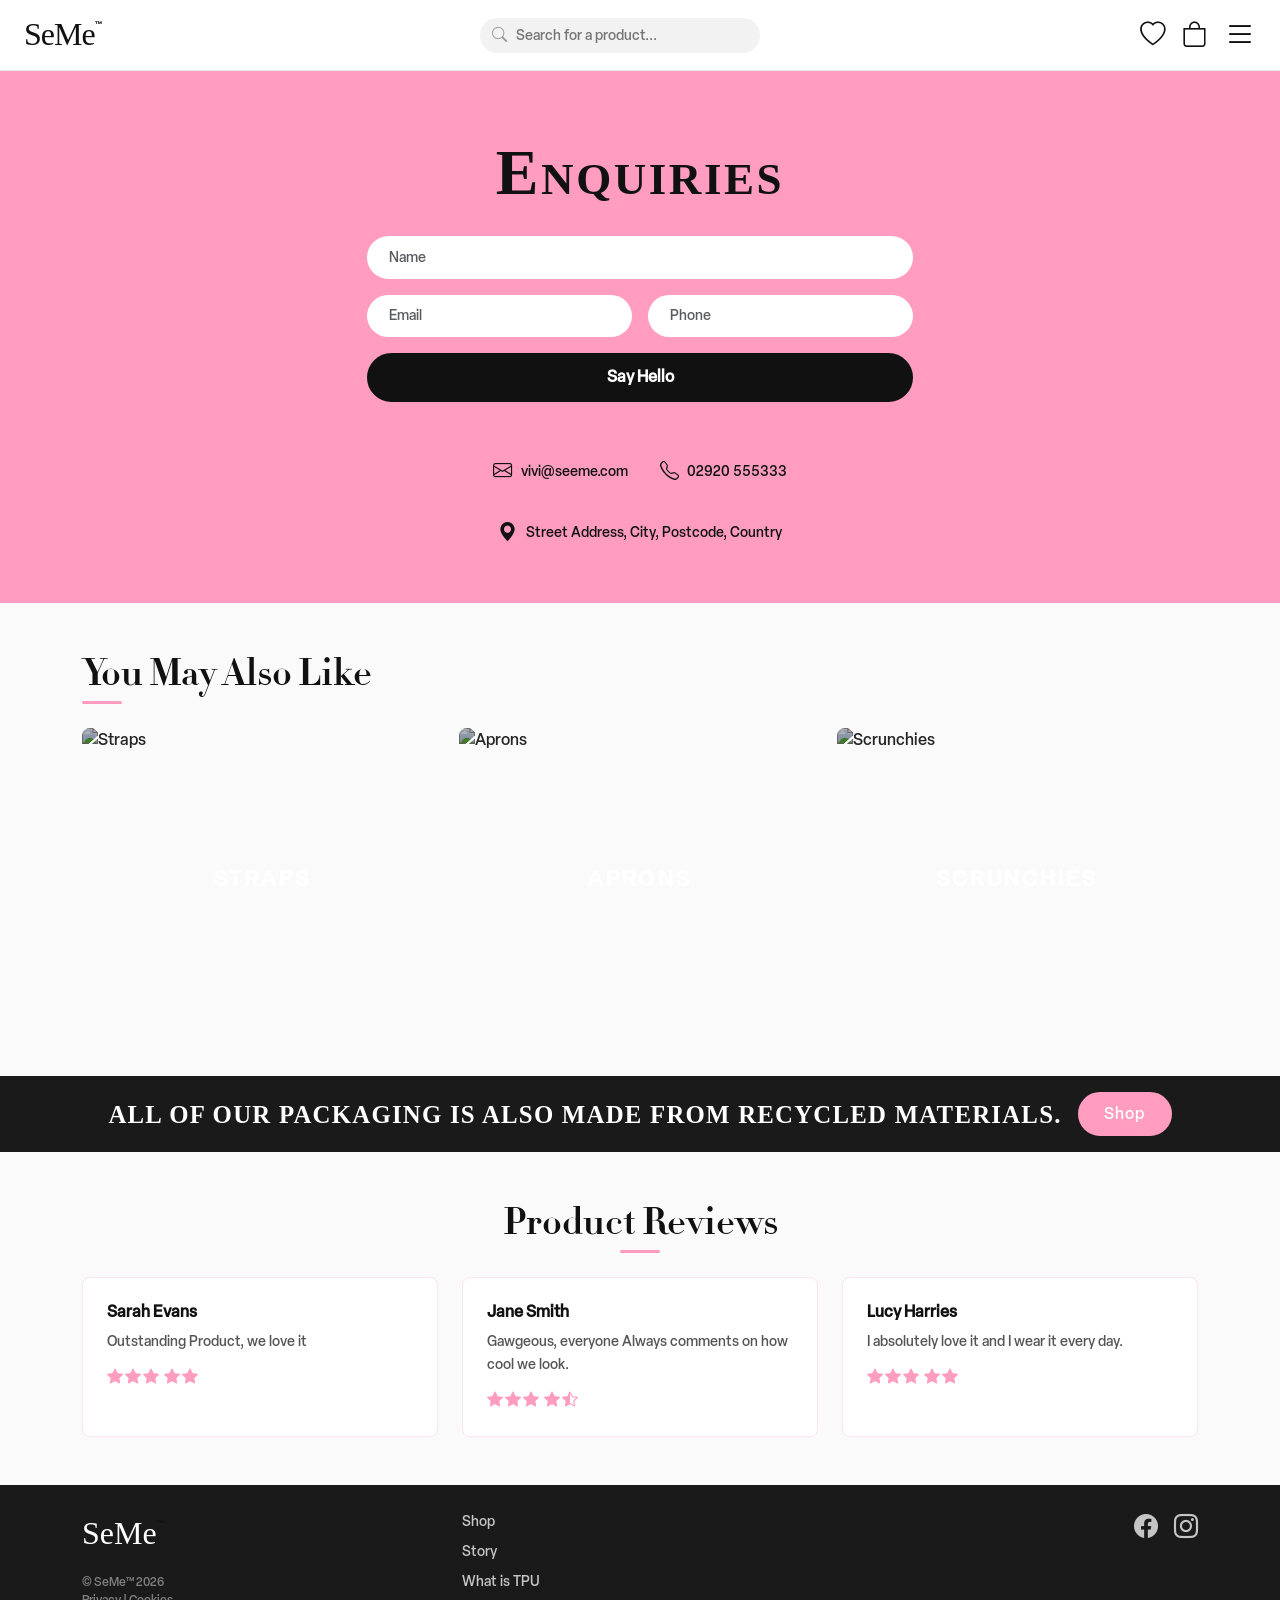
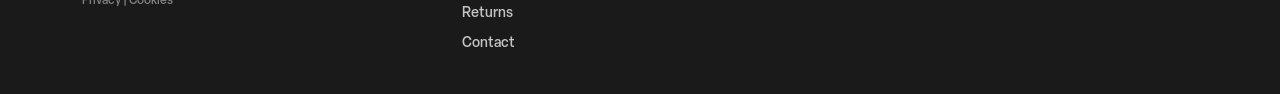
==== commit 70649d7d: "Updated HTML" ====
--- a/contact.html
+++ b/contact.html
@@ -6,7 +6,7 @@
   <title>Contact – SeMe™</title>
   <link href="https://cdn.jsdelivr.net/npm/bootstrap@5.3.3/dist/css/bootstrap.min.css" rel="stylesheet" />
   <link href="https://cdn.jsdelivr.net/npm/bootstrap-icons@1.11.3/font/bootstrap-icons.min.css" rel="stylesheet" />
-  <link href="https://fonts.googleapis.com/css2?family=Playfair+Display+SC:wght@400;700&display=swap" rel="stylesheet" />
+  <link href="https://fonts.googleapis.com/css2?family=Playfair+Display:ital,wght@0,400;0,700;1,400;1,700&family=Inter:wght@300;400;600;700;800&display=swap" rel="stylesheet" />
   <link rel="stylesheet" href="css/styles.css" />
 </head>
 <body class="contact-page">
--- a/css/styles.css
+++ b/css/styles.css
@@ -1,28 +1,27 @@
 /* ═══════════════════════════════════════════════════
    GLOBAL
 ═══════════════════════════════════════════════════ */
+@font-face{
+    font-family: "Elza Medium";
+    src: url("fonts/Elza-Medium.eot");
+    src: url("fonts/Elza-Medium.eot?#iefix")format("embedded-opentype"),
+        url("fonts/Elza-Medium.woff")format("woff"),
+        url("fonts/Elza-Medium.woff2")format("woff2"),
+        url("fonts/Elza-Medium.ttf")format("truetype");
+    font-weight:normal;
+    font-style:normal;
+    font-display:swap;
+}
 @font-face {
-  font-family: "Elza Medium";
-  src: url("../fonts/Elza-Medium.eot");
-  src: url("../fonts/Elza-Medium.eot?#iefix") format("embedded-opentype"),
-       url("../fonts/Elza-Medium.woff") format("woff"),
-       url("../fonts/Elza-Medium.woff2") format("woff2"),
-       url("../fonts/Elza-Medium.ttf") format("truetype");
-  font-weight: normal;
-  font-style: normal;
-  font-display: swap;
-}
-
-@font-face {
-  font-family: 'Didot';
-  src: url('../fonts/Didot-HTF-B11-Bold.eot');
-  src: url('../fonts/Didot-HTF-B11-Bold.eot?#iefix') format('embedded-opentype'),
-       url('../fonts/Didot-HTF-B11-Bold.woff2') format('woff2'),
-       url('../fonts/Didot-HTF-B11-Bold.woff') format('woff'),
-       url('../fonts/Didot-HTF-B11-Bold.ttf') format('truetype');
-  font-weight: bold;
-  font-style: normal;
-  font-display: swap;
+    font-family: 'Didot';
+    src: url('fonts/Didot-HTF-B11-Bold.eot');
+    src: url('fonts/Didot-HTF-B11-Bold.eot?#iefix') format('embedded-opentype'),
+        url('fonts/Didot-HTF-B11-Bold.woff2') format('woff2'),
+        url('fonts/Didot-HTF-B11-Bold.woff') format('woff'),
+        url('fonts/Didot-HTF-B11-Bold.ttf') format('truetype');
+    font-weight: bold;
+    font-style: normal;
+    font-display: swap;
 }
 
 :root {
@@ -44,9 +43,9 @@
   color: var(--text);
   overflow-x: hidden;
 }
-
-img { max-width: 100%; }
-
+img{
+  max-width: 100%;
+}
 /* ═══════════════════════════════════════════════════
    NAVBAR
 ═══════════════════════════════════════════════════ */
@@ -112,11 +111,13 @@
 /* Nav icons */
 .nav-icons a {
   color: #111;
-  font-size: 1.4rem;
+  font-size: 1.6rem;
   text-decoration: none;
   transition: color 0.2s;
 }
-
+.nav-icons a i.bi.bi-list {
+    font-size: 2rem;
+}
 .nav-icons a:hover { color: var(--pink); }
 
 /* ═══════════════════════════════════════════════════
@@ -151,7 +152,6 @@
   color: #fff;
   line-height: 1.1;
   margin-bottom: 0.3rem;
-  max-width: 900px;
 }
 
 .hero-title em { font-style: italic; }
@@ -164,13 +164,15 @@
   margin: 0.6rem auto 0.8rem;
   border-radius: 2px;
 }
-
+.hero-title {
+    max-width: 900px;
+}
 .hero-subtitle {
-  font-family: var(--serif);
   font-size: clamp(0.9rem, 2.5vw, 3.25rem);
+  letter-spacing: 0.12em;
   font-weight: bold;
-  letter-spacing: 0.12em;
-  color: #fff;
+  color: #fff;
+  font-family: var(--serif);
   margin-bottom: 50px;
 }
 
@@ -178,14 +180,14 @@
    SHARED BUTTONS
 ═══════════════════════════════════════════════════ */
 .btn-shop {
-  background: var(--pink);
-  color: #fff;
-  border: 2px solid var(--pink);
-  border-radius: 50px;
-  padding: 0.5rem 4rem;
-  font-size: 1rem;
-  font-family: var(--sans);
-  transition: background 0.2s, border-color 0.2s;
+    background: var(--pink);
+    color: #fff;
+    border: 2px solid var(--pink);
+    border-radius: 50px;
+    padding: 0.5rem 4rem;
+    font-size: 1rem;
+    font-family: var(--sans);
+    transition: background 0.2s, border-color 0.2s;
 }
 
 .btn-shop:hover {
@@ -194,7 +196,10 @@
   color: #fff;
 }
 
-.btn-shop-lg { padding: 0.65rem 4rem; font-size: 1.5rem; }
+.btn-shop-lg {
+    padding: 0.65rem 4rem;
+    font-size: 1.5rem;
+}
 
 .btn-subscribe {
   background: #fff;
@@ -233,10 +238,11 @@
 .pink-banner {
   background: var(--pink);
   color: #fff;
-  font-family: var(--serif);
+  font-family: var(--sans);
   font-size: clamp(1.5rem, 2.5vw, 3.5rem);
   font-weight: normal;
-  letter-spacing: 0.5px;
+  letter-spacing: .5px;
+  font-family: var(--serif);
 }
 
 /* ═══════════════════════════════════════════════════
@@ -245,10 +251,10 @@
 .products-section { background: #fff; }
 
 .section-heading {
-  font-family: var(--serif2);
-  font-size: clamp(1.5rem, 3vw, 3rem);
-  font-weight: 400;
-  color: #111;
+    font-family: var(--serif2);
+    font-size: clamp(1.5rem, 3vw, 3rem);
+    font-weight: 400;
+    color: #111;
 }
 
 /* Product Tabs */
@@ -259,13 +265,13 @@
   border: none;
   border-bottom: 2px solid transparent;
   padding: 0.4rem 1.2rem;
-  font-family: var(--serif2);
   font-size: 0.85rem;
   font-weight: 600;
   letter-spacing: 0.08em;
   color: #888;
   cursor: pointer;
   transition: color 0.2s, border-color 0.2s;
+  font-family: var(--serif2);
 }
 
 .product-tab-btn.active,
@@ -326,7 +332,7 @@
   white-space: nowrap;
 }
 
-.product-card .btn-view:hover { background: var(--pink-dark); color: #fff; }
+.product-card .btn-view:hover { background: var(--pink-dark); color:#fff }
 
 .product-name {
   font-size: 0.85rem;
@@ -344,9 +350,9 @@
 .price-old {
   color: var(--muted);
   text-decoration: line-through;
-  text-decoration-color: var(--pink);
   font-weight: 400;
   margin-right: 2px;
+  text-decoration-color: var(--pink);
 }
 
 /* ═══════════════════════════════════════════════════
@@ -374,33 +380,32 @@
 }
 
 .dark-section-text {
-  font-size: 1.35rem;
-  line-height: 1.5;
-  color: #fff;
-  margin-bottom: 25px;
+    font-size: 1.35rem;
+    line-height: 1.5;
+    color: #fff;
+    margin-bottom: 25px;
 }
 
 /* ═══════════════════════════════════════════════════
    OUR APRON
 ═══════════════════════════════════════════════════ */
-.our-apron-section { background: #fff; padding: 70px 0; }
-
-.apron-heading {
-  font-family: var(--serif2);
-  color: var(--pink);
-  font-size: 2.5rem;
-  font-weight: 400;
-}
-
-.apron-text {
+.our-apron-section { background: #fff;padding: 70px 0; }
+
+.apron-heading, .sustainable-heading {
+    font-family: var(--serif2);
+    color: var(--pink);
+    font-size: 2.5rem;
+    font-weight: 400;
+}
+.apron-text, .sustainable-text {
   font-size: 1.15rem;
   color: #444;
 }
 
 .apron-group-img {
-  max-width: 420px;
-  width: 100%;
-  box-shadow: 0 0px 14px rgba(0,0,0,0.3);
+    max-width: 420px;
+    width: 100%;
+    box-shadow: 0 0px 14px rgba(0,0,0,0.3);
 }
 
 /* ═══════════════════════════════════════════════════
@@ -463,25 +468,10 @@
 ═══════════════════════════════════════════════════ */
 .sustainable-section { background: #fff; }
 
-.sustainable-heading {
-  font-family: var(--serif);
-  color: var(--pink);
-  font-size: 1.9rem;
-  font-weight: 400;
-  font-style: italic;
-}
-
-.sustainable-text {
-  font-size: 0.9rem;
-  line-height: 1.8;
-  color: #444;
-  margin-bottom: 0.75rem;
-}
-
 .sustainable-img {
   max-width: 100%;
-  width: 100%;
-  box-shadow: 0 8px 32px rgba(0,0,0,0.1);
+  width: 47%;
+  box-shadow: 0 0px 14px rgba(0,0,0,0.3);
 }
 
 /* ═══════════════════════════════════════════════════
@@ -744,7 +734,7 @@
 
 .contact-input:focus {
   outline: none;
-  box-shadow: 0 0 0 2px rgba(255, 156, 192, 0.5);
+  box-shadow: 0 0 0 2px rgba(233, 30, 140, 0.35);
   background: #fff;
 }
 
@@ -803,6 +793,7 @@
   /* ── Navbar ── */
   .site-navbar .container-fluid { row-gap: 0.5rem; }
 
+  /* Search drops to its own full-width row */
   .site-search {
     width: 100%;
     order: 3;
@@ -829,6 +820,7 @@
   /* ── Index: Product cards ── */
   .product-card     { width: 175px; }
   .product-img-wrap { height: 210px; }
+  .btn-view         { opacity: 1; }
 
   /* ── Index: Sustainable – stack image below text ── */
   .sustainable-section .col-lg-5 { order: 2; }
@@ -888,7 +880,7 @@
 
 /* ── Desktop search centering (≥ 768 px) ── */
 @media (min-width: 768px) {
-  .site-search      { width: 280px; margin: 0 auto; order: 2; }
-  .nav-icons        { margin-left: auto !important; order: 3; }
-  a.navbar-brand    { order: 1; }
-}
+  .site-search { width: 280px; margin: 0 auto; order: 2;}
+  .nav-icons   { margin-left: auto !important; order: 3;}
+  a.navbar-brand {order: 1;}
+}
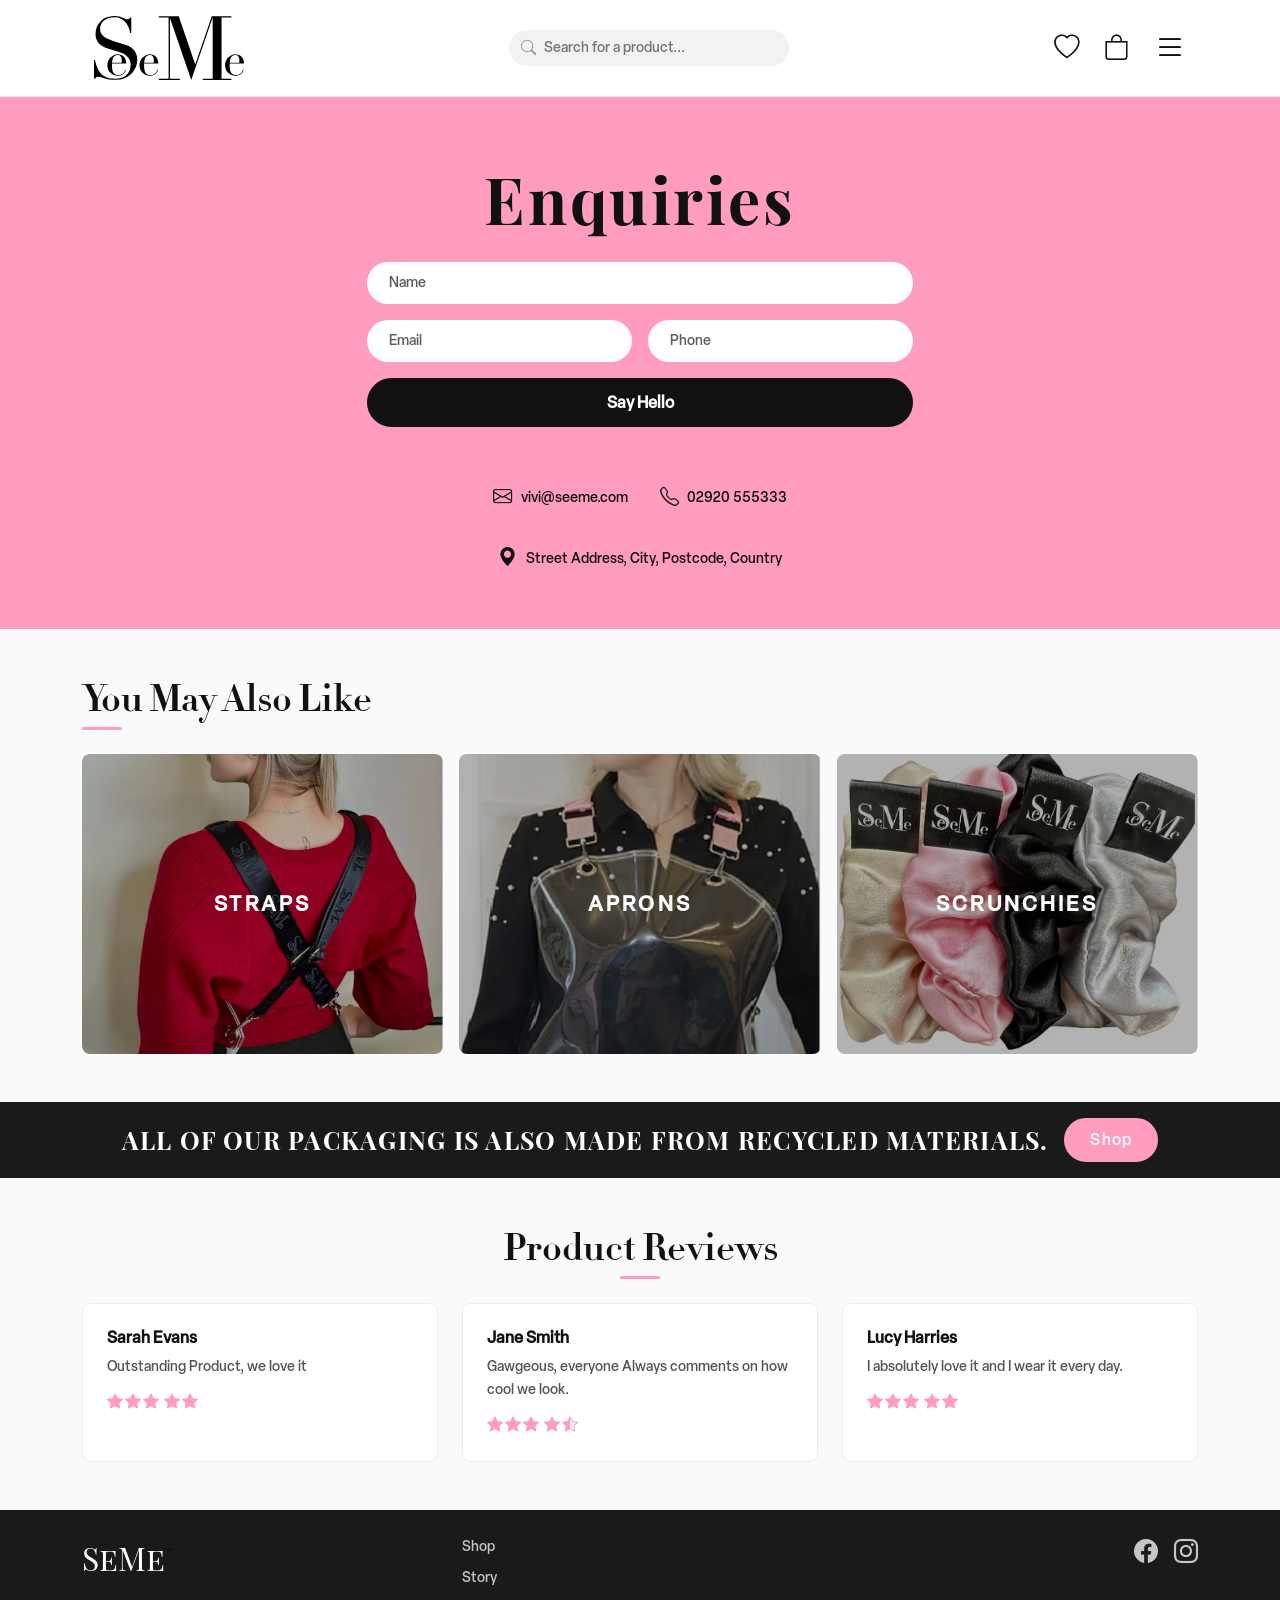
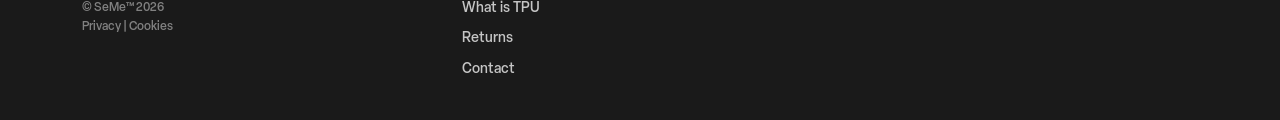
==== commit 3ad88c84: "Align story and contact pages with updated index.html design Both pages: - Update Google Fonts to Pl" ====
--- a/contact.html
+++ b/contact.html
@@ -6,7 +6,7 @@
   <title>Contact – SeMe™</title>
   <link href="https://cdn.jsdelivr.net/npm/bootstrap@5.3.3/dist/css/bootstrap.min.css" rel="stylesheet" />
   <link href="https://cdn.jsdelivr.net/npm/bootstrap-icons@1.11.3/font/bootstrap-icons.min.css" rel="stylesheet" />
-  <link href="https://fonts.googleapis.com/css2?family=Playfair+Display:ital,wght@0,400;0,700;1,400;1,700&family=Inter:wght@300;400;600;700;800&display=swap" rel="stylesheet" />
+  <link href="https://fonts.googleapis.com/css2?family=Playfair+Display+SC:ital,wght@0,400;0,700;0,900;1,400;1,700;1,900&display=swap" rel="stylesheet">
   <link rel="stylesheet" href="css/styles.css" />
 </head>
 <body class="contact-page">
@@ -15,11 +15,11 @@
        NAVBAR
   ══════════════════════════════════════════ -->
   <nav class="navbar site-navbar sticky-top">
-    <div class="container-fluid px-4 d-flex flex-wrap align-items-center">
+    <div class="container px-4 d-flex flex-wrap align-items-center">
       <a class="navbar-brand me-auto" href="index.html">
-        <span class="logo-text">SeMe<sup class="logo-tm">™</sup></span>
+        <span class="logo-text"> <img src="images/logo.svg"> </span>
       </a>
-      <div class="nav-icons d-flex align-items-center gap-3">
+      <div class="nav-icons d-flex align-items-center gap-4">
         <a href="#" aria-label="Wishlist"><i class="bi bi-heart"></i></a>
         <a href="#" aria-label="Cart"><i class="bi bi-bag"></i></a>
         <a href="#" aria-label="Menu" data-bs-toggle="offcanvas" data-bs-target="#mobileMenu"><i class="bi bi-list"></i></a>
@@ -34,7 +34,7 @@
   <!-- Off-canvas mobile menu -->
   <div class="offcanvas offcanvas-end" tabindex="-1" id="mobileMenu">
     <div class="offcanvas-header">
-      <h5 class="offcanvas-title logo-text">SeMe<sup class="logo-tm">™</sup></h5>
+      <h5 class="offcanvas-title logo-text"><img src="images/logo.svg"></h5>
       <button type="button" class="btn-close" data-bs-dismiss="offcanvas"></button>
     </div>
     <div class="offcanvas-body">
@@ -104,19 +104,19 @@
       <div class="row g-3">
         <div class="col-md-4">
           <div class="also-like-card">
-            <img src="https://images.unsplash.com/photo-1558618666-fcd25c85cd64?w=600&h=400&fit=crop" alt="Straps" />
+            <img src="images/straps.png" alt="Straps" />
             <div class="also-like-label">STRAPS</div>
           </div>
         </div>
         <div class="col-md-4">
           <div class="also-like-card">
-            <img src="https://images.unsplash.com/photo-1594938298603-c8148c4a2a9f?w=600&h=400&fit=crop" alt="Aprons" />
+            <img src="images/aprons.png" alt="Aprons" />
             <div class="also-like-label">APRONS</div>
           </div>
         </div>
         <div class="col-md-4">
           <div class="also-like-card">
-            <img src="https://images.unsplash.com/photo-1617038260897-41a1f14a8ca0?w=600&h=400&fit=crop" alt="Scrunchies" />
+            <img src="images/scrun.png" alt="Scrunchies" />
             <div class="also-like-label">SCRUNCHIES</div>
           </div>
         </div>
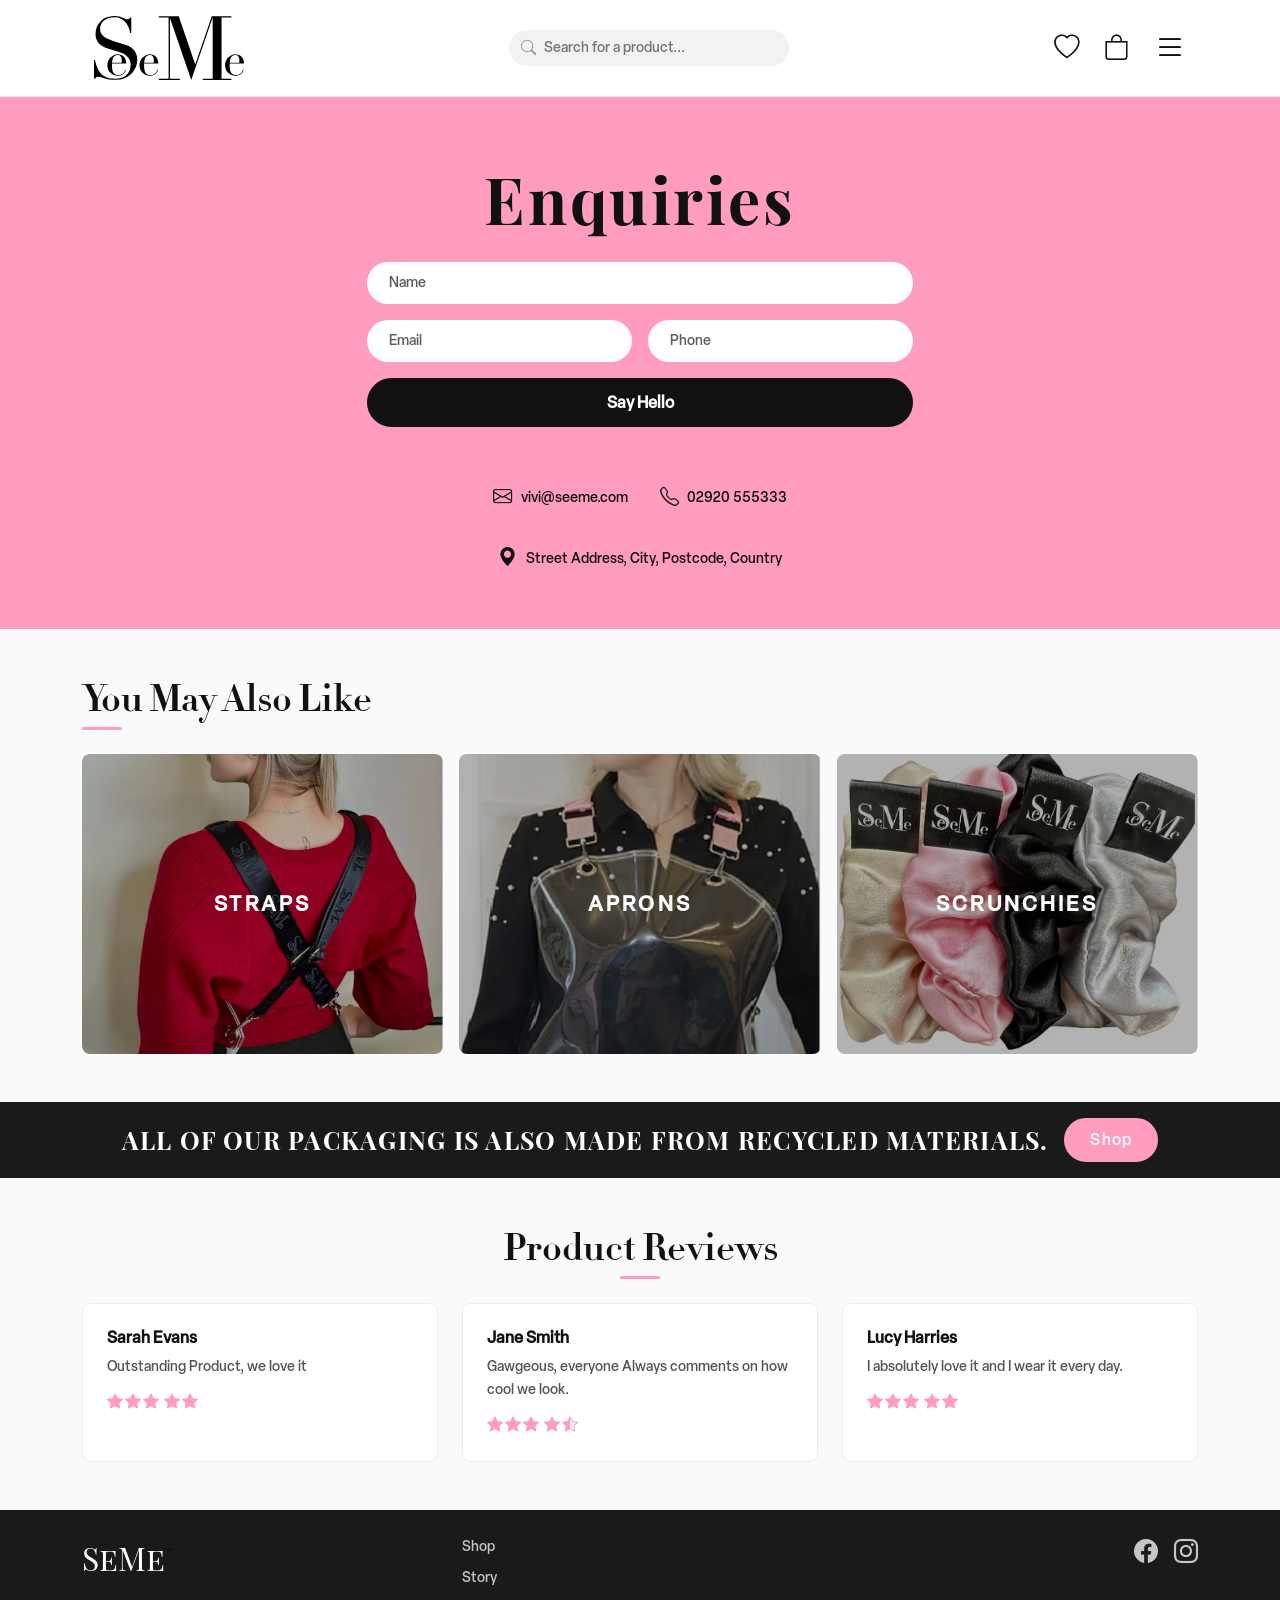
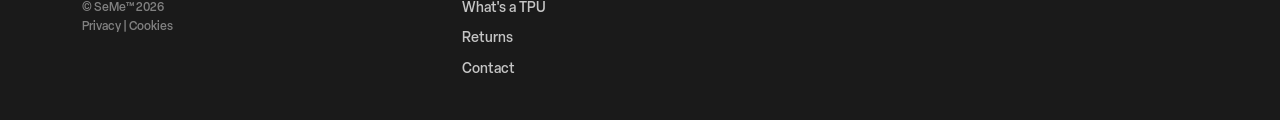
==== commit d4c41035: "Add What is TPU page and wire up nav links - Create tpu.html: pink background, white rounded card la" ====
--- a/contact.html
+++ b/contact.html
@@ -41,7 +41,7 @@
       <ul class="list-unstyled">
         <li><a href="index.html" class="nav-link py-2">Shop</a></li>
         <li><a href="story.html" class="nav-link py-2">Story</a></li>
-        <li><a href="#" class="nav-link py-2">What's a TPU</a></li>
+        <li><a href="tpu.html" class="nav-link py-2">What's a TPU</a></li>
         <li><a href="#" class="nav-link py-2">Returns</a></li>
         <li><a href="contact.html" class="nav-link py-2 active">Contact</a></li>
       </ul>
@@ -189,7 +189,7 @@
           <ul class="list-unstyled footer-links">
             <li><a href="index.html">Shop</a></li>
             <li><a href="story.html">Story</a></li>
-            <li><a href="#">What is TPU</a></li>
+            <li><a href="tpu.html">What's a TPU</a></li>
             <li><a href="#">Returns</a></li>
             <li><a href="contact.html">Contact</a></li>
           </ul>
--- a/css/styles.css
+++ b/css/styles.css
@@ -884,3 +884,100 @@
   .nav-icons   { margin-left: auto !important; order: 3;}
   a.navbar-brand {order: 1;}
 }
+
+/* ═══════════════════════════════════════════════════
+   TPU PAGE
+═══════════════════════════════════════════════════ */
+.tpu-bg {
+  background: var(--pink);
+  min-height: calc(100vh - 60px);
+  padding: 3rem 1rem 4rem;
+}
+
+.tpu-card {
+  position: relative;
+  background: #fff;
+  border-radius: 1.5rem;
+  padding: 2.5rem 2.75rem;
+  max-width: 920px;
+  margin: 0 auto;
+}
+
+.tpu-close-btn {
+  position: absolute;
+  top: 1.25rem;
+  right: 1.25rem;
+  width: 42px;
+  height: 42px;
+  border-radius: 50%;
+  background: var(--pink);
+  border: none;
+  color: #fff;
+  font-size: 1.2rem;
+  font-weight: 700;
+  line-height: 1;
+  cursor: pointer;
+  display: flex;
+  align-items: center;
+  justify-content: center;
+  transition: background 0.2s;
+  text-decoration: none;
+}
+
+.tpu-close-btn:hover { background: var(--pink-dark); color: #fff; }
+
+.tpu-main-title {
+  font-family: var(--serif2);
+  font-size: clamp(1.8rem, 4vw, 2.6rem);
+  font-weight: 700;
+  color: #111;
+  margin-bottom: 1.5rem;
+  padding-right: 3rem;
+}
+
+.tpu-label {
+  font-family: var(--sans);
+  font-size: 0.78rem;
+  font-weight: 700;
+  letter-spacing: 0.1em;
+  text-transform: uppercase;
+  color: #333;
+  margin-bottom: 1rem;
+}
+
+.tpu-body {
+  font-size: 0.95rem;
+  font-weight: 600;
+  line-height: 1.65;
+  color: #222;
+  margin-bottom: 0.6rem;
+}
+
+.tpu-section-title {
+  font-family: var(--serif);
+  font-size: clamp(1.1rem, 2.5vw, 1.5rem);
+  font-weight: 700;
+  color: #111;
+  margin-top: 2rem;
+  margin-bottom: 0.75rem;
+}
+
+.tpu-sub-title {
+  font-family: var(--sans);
+  font-size: 1rem;
+  font-weight: 700;
+  color: #111;
+  margin-top: 1.75rem;
+  margin-bottom: 0.5rem;
+}
+
+.tpu-divider {
+  border: none;
+  border-top: 1px solid #eee;
+  margin: 1.5rem 0;
+}
+
+@media (max-width: 767px) {
+  .tpu-card { padding: 1.75rem 1.25rem; border-radius: 1rem; }
+  .tpu-close-btn { top: 1rem; right: 1rem; width: 36px; height: 36px; font-size: 1rem; }
+}
